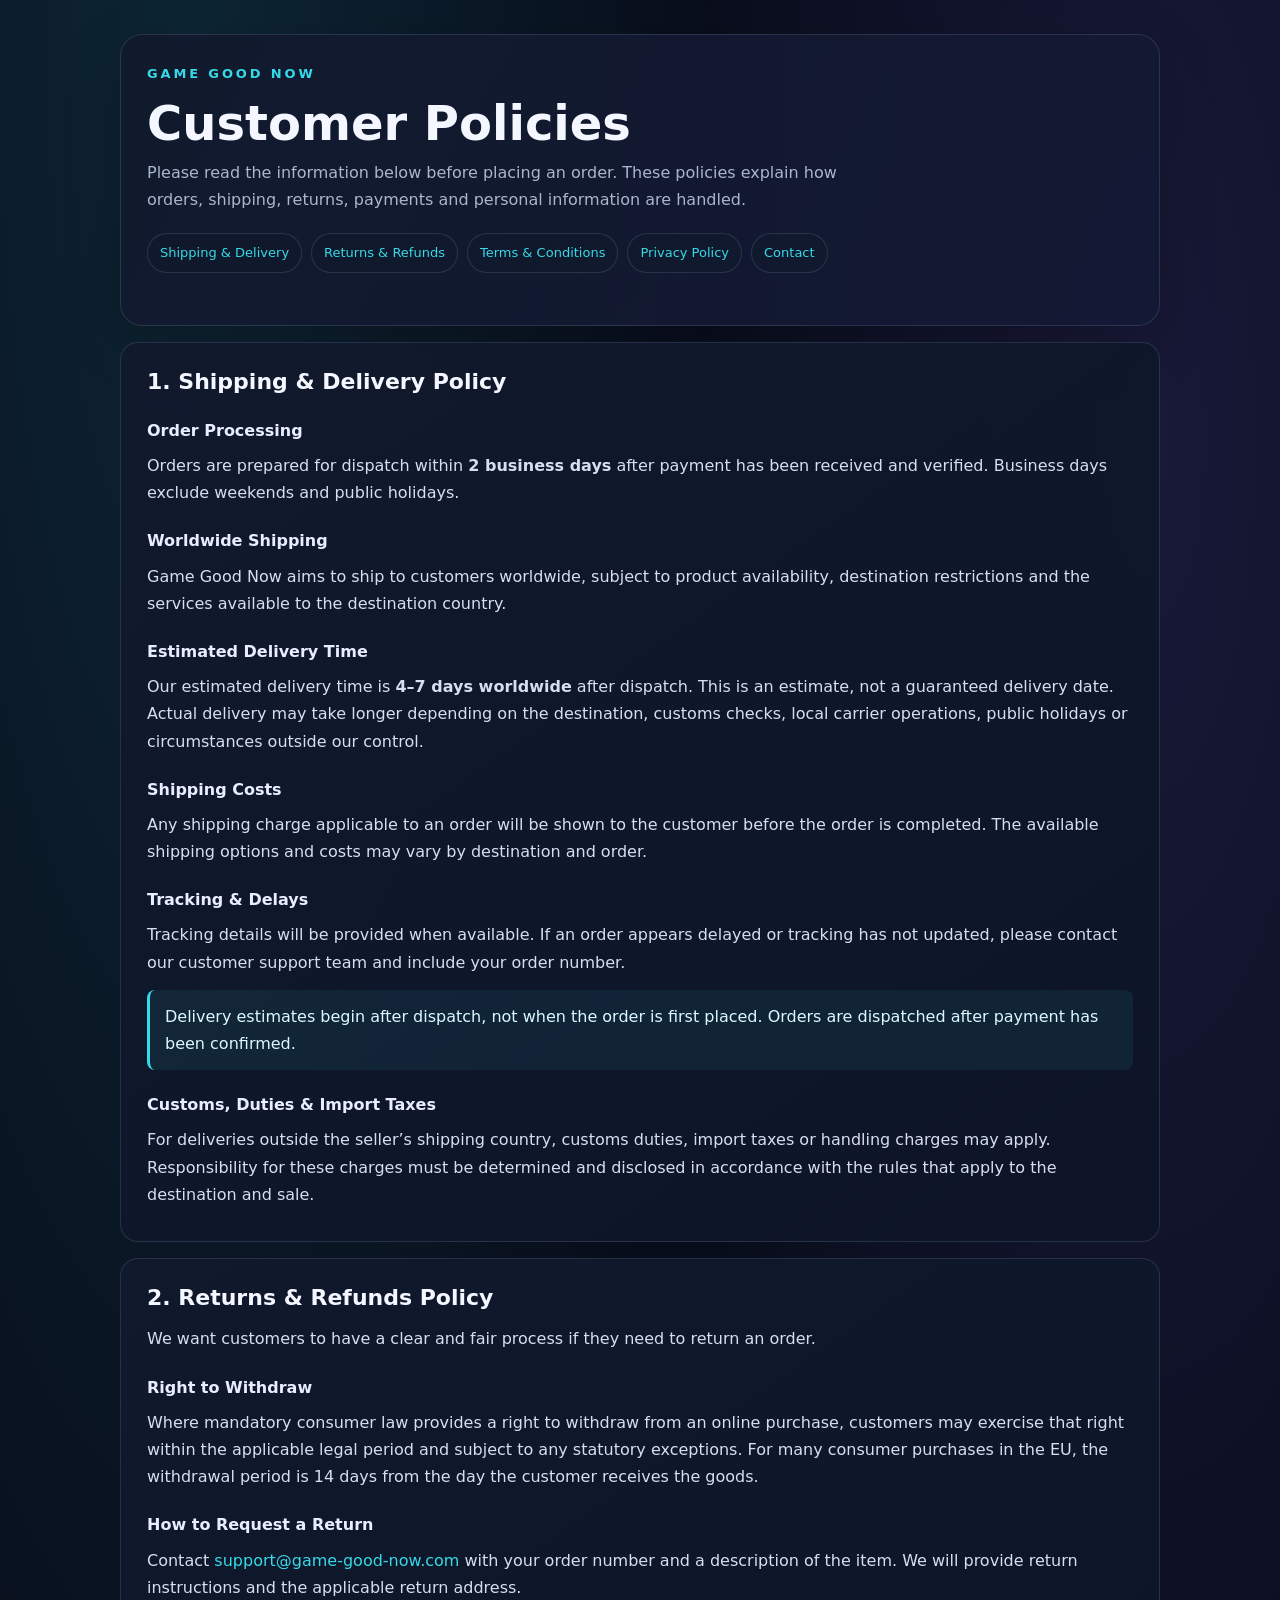
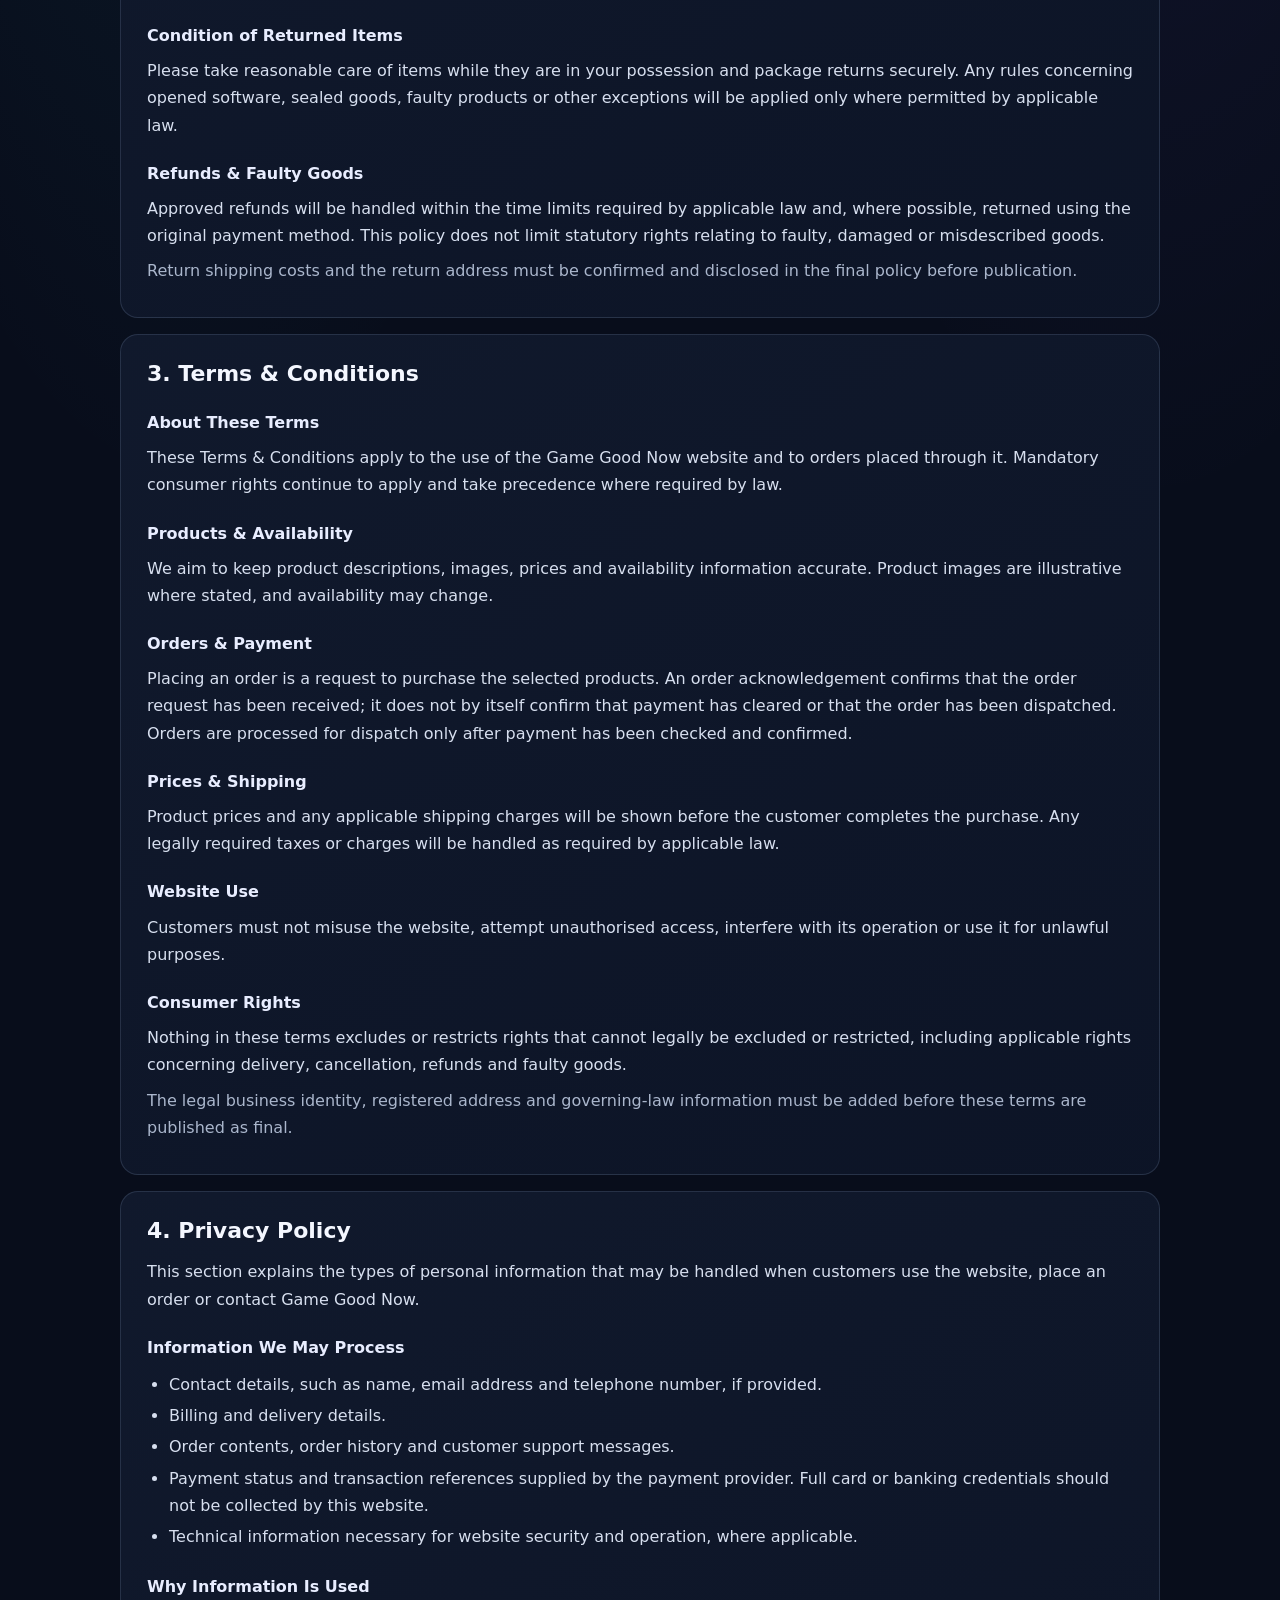
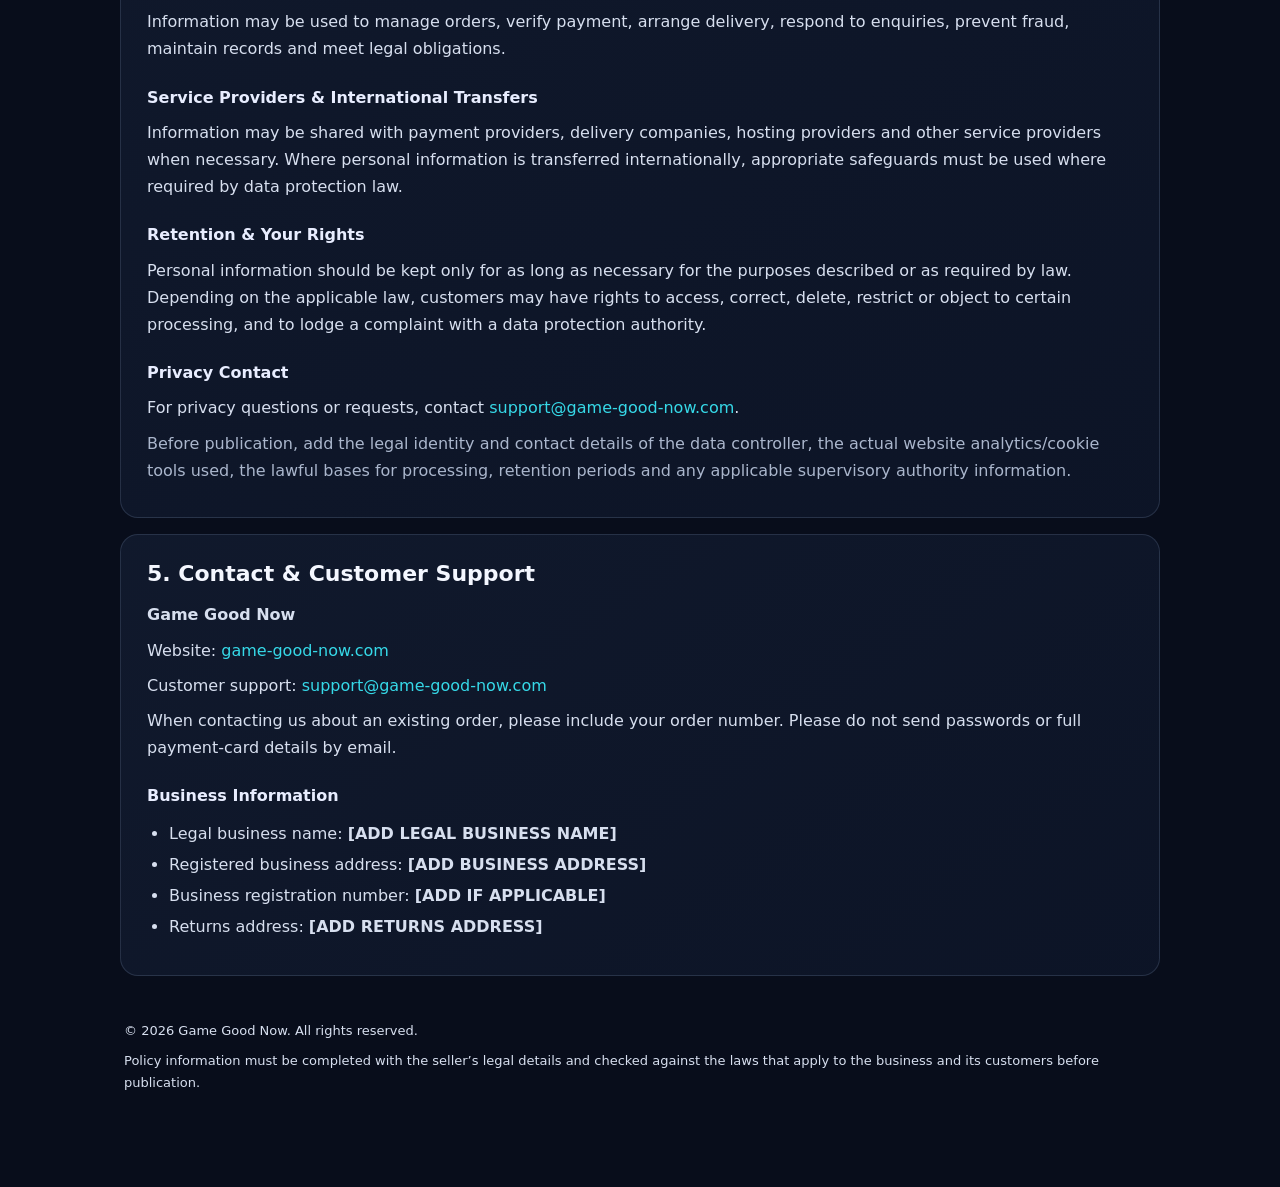
==== policies.html @ 941d9e20 "Add files via upload" ====
<!DOCTYPE html>
<html lang="en">
<head>
  <meta charset="UTF-8">
  <meta name="viewport" content="width=device-width, initial-scale=1.0">
  <meta name="description" content="Game Good Now customer policies covering shipping, returns, terms, privacy and customer support.">
  <title>Customer Policies | Game Good Now</title>
  <style>
    :root{color-scheme:dark;--bg:#080d1b;--panel:#111a2d;--panel2:#0d1527;--text:#f4f7ff;--muted:#aab6cc;--line:rgba(148,171,211,.18);--cyan:#36d9e8;--purple:#8c6bff}
    *{box-sizing:border-box}
    body{margin:0;background:radial-gradient(ellipse at 15% 0%,rgba(54,217,232,.12),transparent 34%),radial-gradient(ellipse at 90% 10%,rgba(140,107,255,.13),transparent 30%),var(--bg);color:var(--text);font:16px/1.7 system-ui,-apple-system,BlinkMacSystemFont,"Segoe UI",sans-serif}
    a{color:var(--cyan);text-decoration:none}a:hover{text-decoration:underline}
    .wrap{width:min(100% - 32px,1040px);margin:0 auto;padding:34px 0 64px}
    header{padding:28px 26px;border:1px solid var(--line);border-radius:22px;background:linear-gradient(120deg,rgba(17,26,45,.97),rgba(20,25,53,.92));box-shadow:0 18px 55px rgba(0,0,0,.22)}
    .brand{font-size:13px;letter-spacing:.22em;text-transform:uppercase;color:var(--cyan);font-weight:800}
    h1{font-size:clamp(30px,5vw,48px);line-height:1.12;margin:12px 0 8px}
    .intro{color:var(--muted);margin:0;max-width:720px}
    .nav{display:flex;flex-wrap:wrap;gap:9px;margin:20px 0 24px}
    .nav a{font-size:13px;padding:8px 12px;border:1px solid var(--line);border-radius:999px;background:rgba(17,26,45,.75)}
    section{margin:16px 0;padding:25px 26px;border:1px solid var(--line);border-radius:18px;background:linear-gradient(145deg,rgba(17,26,45,.96),rgba(13,21,39,.96));scroll-margin-top:18px}
    h2{font-size:22px;line-height:1.25;margin:0 0 14px}
    h3{font-size:16px;margin:21px 0 6px;color:#e8edff}
    p{margin:8px 0;color:#d7dfef}
    ul{padding-left:22px;color:#d7dfef;margin:8px 0}
    li{padding:2px 0}
    .note{padding:13px 15px;border-left:3px solid var(--cyan);background:rgba(54,217,232,.07);border-radius:8px;color:#d9faff;margin:14px 0}
    .muted{color:var(--muted)}
    footer{padding:20px 4px;color:var(--muted);font-size:13px}
    @media(max-width:600px){.wrap{width:min(100% - 20px,1040px);padding-top:14px}header,section{padding:20px 18px}.nav{gap:7px}.nav a{font-size:12px}}
  </style>
</head>
<body>
<main class="wrap">
  <header>
    <div class="brand">GAME GOOD NOW</div>
    <h1>Customer Policies</h1>
    <p class="intro">Please read the information below before placing an order. These policies explain how orders, shipping, returns, payments and personal information are handled.</p>
    <nav class="nav" aria-label="Policy navigation">
      <a href="#shipping">Shipping &amp; Delivery</a>
      <a href="#returns">Returns &amp; Refunds</a>
      <a href="#terms">Terms &amp; Conditions</a>
      <a href="#privacy">Privacy Policy</a>
      <a href="#contact">Contact</a>
    </nav>
  </header>

  <section id="shipping">
    <h2>1. Shipping &amp; Delivery Policy</h2>
    <h3>Order Processing</h3>
    <p>Orders are prepared for dispatch within <strong>2 business days</strong> after payment has been received and verified. Business days exclude weekends and public holidays.</p>
    <h3>Worldwide Shipping</h3>
    <p>Game Good Now aims to ship to customers worldwide, subject to product availability, destination restrictions and the services available to the destination country.</p>
    <h3>Estimated Delivery Time</h3>
    <p>Our estimated delivery time is <strong>4–7 days worldwide</strong> after dispatch. This is an estimate, not a guaranteed delivery date. Actual delivery may take longer depending on the destination, customs checks, local carrier operations, public holidays or circumstances outside our control.</p>
    <h3>Shipping Costs</h3>
    <p>Any shipping charge applicable to an order will be shown to the customer before the order is completed. The available shipping options and costs may vary by destination and order.</p>
    <h3>Tracking &amp; Delays</h3>
    <p>Tracking details will be provided when available. If an order appears delayed or tracking has not updated, please contact our customer support team and include your order number.</p>
    <div class="note">Delivery estimates begin after dispatch, not when the order is first placed. Orders are dispatched after payment has been confirmed.</div>
    <h3>Customs, Duties &amp; Import Taxes</h3>
    <p>For deliveries outside the seller’s shipping country, customs duties, import taxes or handling charges may apply. Responsibility for these charges must be determined and disclosed in accordance with the rules that apply to the destination and sale.</p>
  </section>

  <section id="returns">
    <h2>2. Returns &amp; Refunds Policy</h2>
    <p>We want customers to have a clear and fair process if they need to return an order.</p>
    <h3>Right to Withdraw</h3>
    <p>Where mandatory consumer law provides a right to withdraw from an online purchase, customers may exercise that right within the applicable legal period and subject to any statutory exceptions. For many consumer purchases in the EU, the withdrawal period is 14 days from the day the customer receives the goods.</p>
    <h3>How to Request a Return</h3>
    <p>Contact <a href="mailto:support@game-good-now.com">support@game-good-now.com</a> with your order number and a description of the item. We will provide return instructions and the applicable return address.</p>
    <h3>Condition of Returned Items</h3>
    <p>Please take reasonable care of items while they are in your possession and package returns securely. Any rules concerning opened software, sealed goods, faulty products or other exceptions will be applied only where permitted by applicable law.</p>
    <h3>Refunds &amp; Faulty Goods</h3>
    <p>Approved refunds will be handled within the time limits required by applicable law and, where possible, returned using the original payment method. This policy does not limit statutory rights relating to faulty, damaged or misdescribed goods.</p>
    <p class="muted">Return shipping costs and the return address must be confirmed and disclosed in the final policy before publication.</p>
  </section>

  <section id="terms">
    <h2>3. Terms &amp; Conditions</h2>
    <h3>About These Terms</h3>
    <p>These Terms &amp; Conditions apply to the use of the Game Good Now website and to orders placed through it. Mandatory consumer rights continue to apply and take precedence where required by law.</p>
    <h3>Products &amp; Availability</h3>
    <p>We aim to keep product descriptions, images, prices and availability information accurate. Product images are illustrative where stated, and availability may change.</p>
    <h3>Orders &amp; Payment</h3>
    <p>Placing an order is a request to purchase the selected products. An order acknowledgement confirms that the order request has been received; it does not by itself confirm that payment has cleared or that the order has been dispatched. Orders are processed for dispatch only after payment has been checked and confirmed.</p>
    <h3>Prices &amp; Shipping</h3>
    <p>Product prices and any applicable shipping charges will be shown before the customer completes the purchase. Any legally required taxes or charges will be handled as required by applicable law.</p>
    <h3>Website Use</h3>
    <p>Customers must not misuse the website, attempt unauthorised access, interfere with its operation or use it for unlawful purposes.</p>
    <h3>Consumer Rights</h3>
    <p>Nothing in these terms excludes or restricts rights that cannot legally be excluded or restricted, including applicable rights concerning delivery, cancellation, refunds and faulty goods.</p>
    <p class="muted">The legal business identity, registered address and governing-law information must be added before these terms are published as final.</p>
  </section>

  <section id="privacy">
    <h2>4. Privacy Policy</h2>
    <p>This section explains the types of personal information that may be handled when customers use the website, place an order or contact Game Good Now.</p>
    <h3>Information We May Process</h3>
    <ul>
      <li>Contact details, such as name, email address and telephone number, if provided.</li>
      <li>Billing and delivery details.</li>
      <li>Order contents, order history and customer support messages.</li>
      <li>Payment status and transaction references supplied by the payment provider. Full card or banking credentials should not be collected by this website.</li>
      <li>Technical information necessary for website security and operation, where applicable.</li>
    </ul>
    <h3>Why Information Is Used</h3>
    <p>Information may be used to manage orders, verify payment, arrange delivery, respond to enquiries, prevent fraud, maintain records and meet legal obligations.</p>
    <h3>Service Providers &amp; International Transfers</h3>
    <p>Information may be shared with payment providers, delivery companies, hosting providers and other service providers when necessary. Where personal information is transferred internationally, appropriate safeguards must be used where required by data protection law.</p>
    <h3>Retention &amp; Your Rights</h3>
    <p>Personal information should be kept only for as long as necessary for the purposes described or as required by law. Depending on the applicable law, customers may have rights to access, correct, delete, restrict or object to certain processing, and to lodge a complaint with a data protection authority.</p>
    <h3>Privacy Contact</h3>
    <p>For privacy questions or requests, contact <a href="mailto:support@game-good-now.com">support@game-good-now.com</a>.</p>
    <p class="muted">Before publication, add the legal identity and contact details of the data controller, the actual website analytics/cookie tools used, the lawful bases for processing, retention periods and any applicable supervisory authority information.</p>
  </section>

  <section id="contact">
    <h2>5. Contact &amp; Customer Support</h2>
    <p><strong>Game Good Now</strong></p>
    <p>Website: <a href="https://game-good-now.com/">game-good-now.com</a></p>
    <p>Customer support: <a href="mailto:support@game-good-now.com">support@game-good-now.com</a></p>
    <p>When contacting us about an existing order, please include your order number. Please do not send passwords or full payment-card details by email.</p>
    <h3>Business Information</h3>
    <ul>
      <li>Legal business name: <strong>[ADD LEGAL BUSINESS NAME]</strong></li>
      <li>Registered business address: <strong>[ADD BUSINESS ADDRESS]</strong></li>
      <li>Business registration number: <strong>[ADD IF APPLICABLE]</strong></li>
      <li>Returns address: <strong>[ADD RETURNS ADDRESS]</strong></li>
    </ul>
  </section>

  <footer>
    <p>© <span id="year"></span> Game Good Now. All rights reserved.</p>
    <p>Policy information must be completed with the seller’s legal details and checked against the laws that apply to the business and its customers before publication.</p>
  </footer>
</main>
<script>document.getElementById('year').textContent = new Date().getFullYear();</script>
</body>
</html>
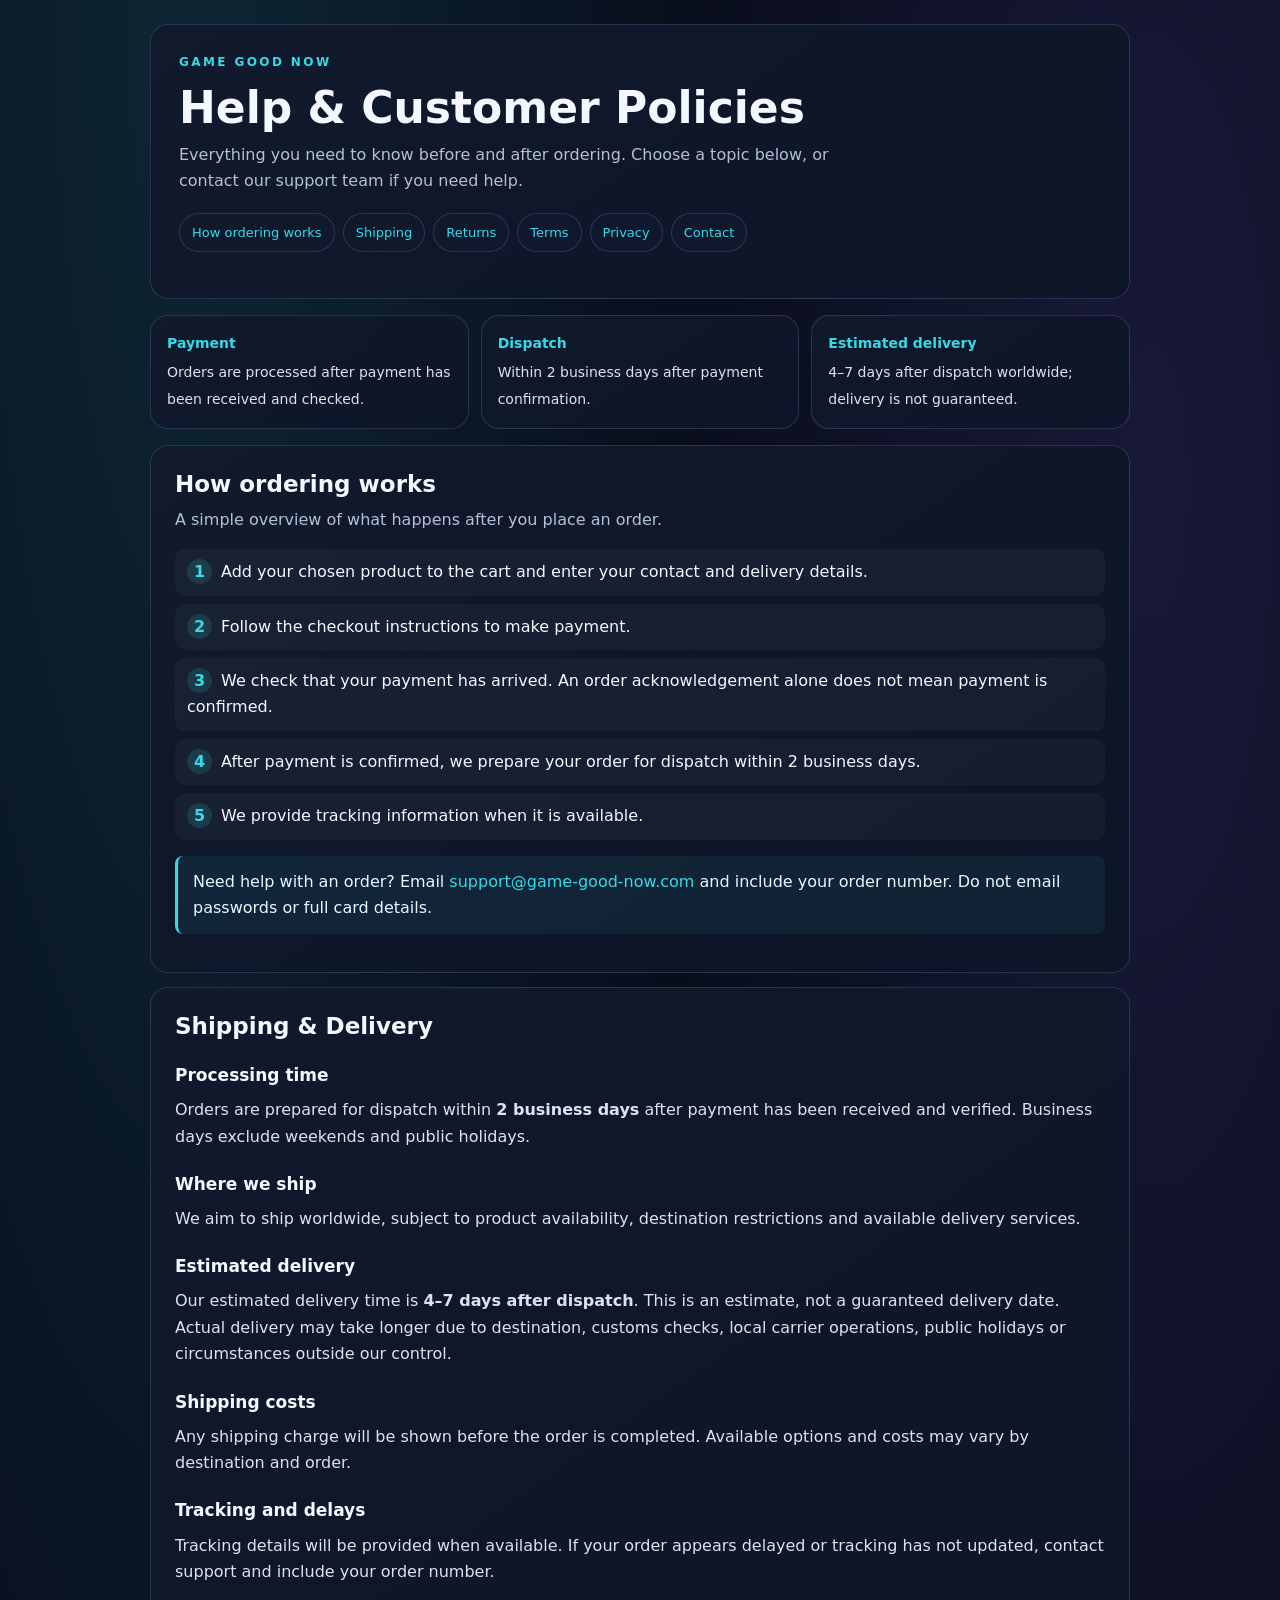
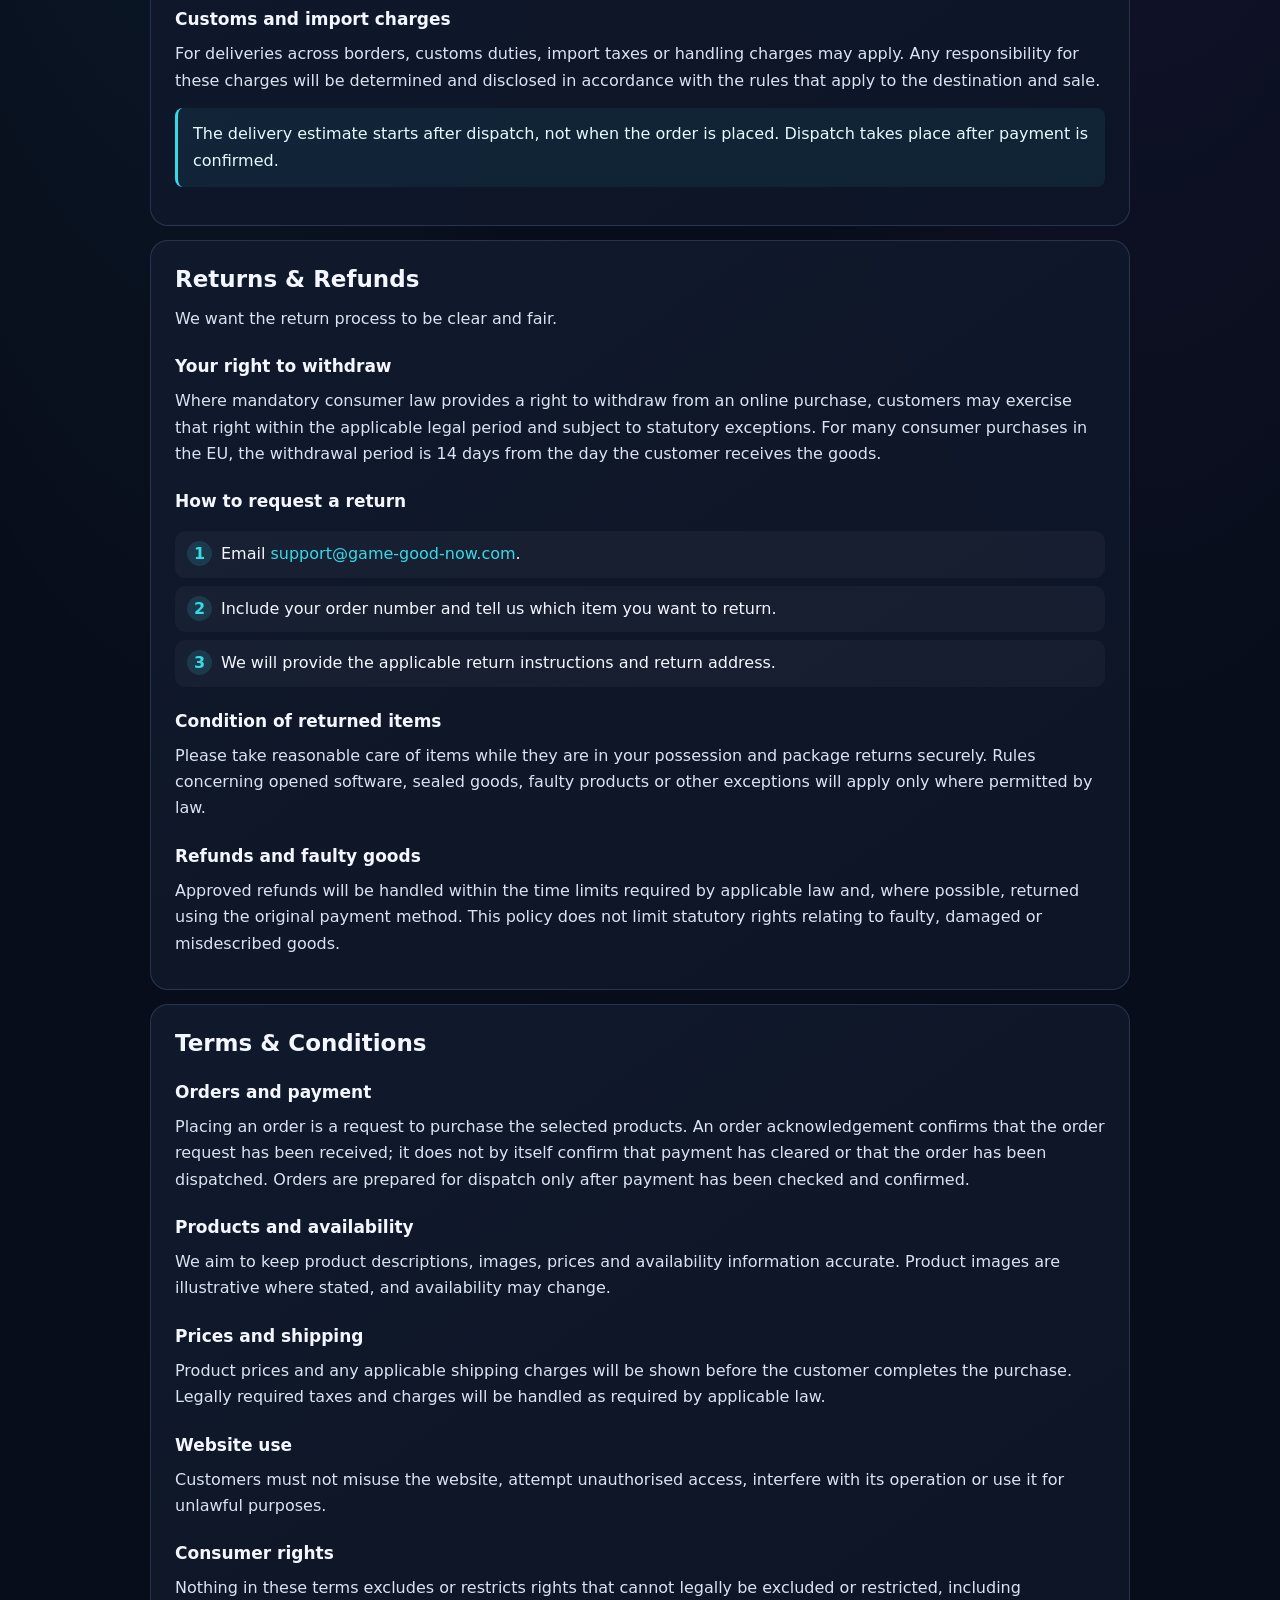
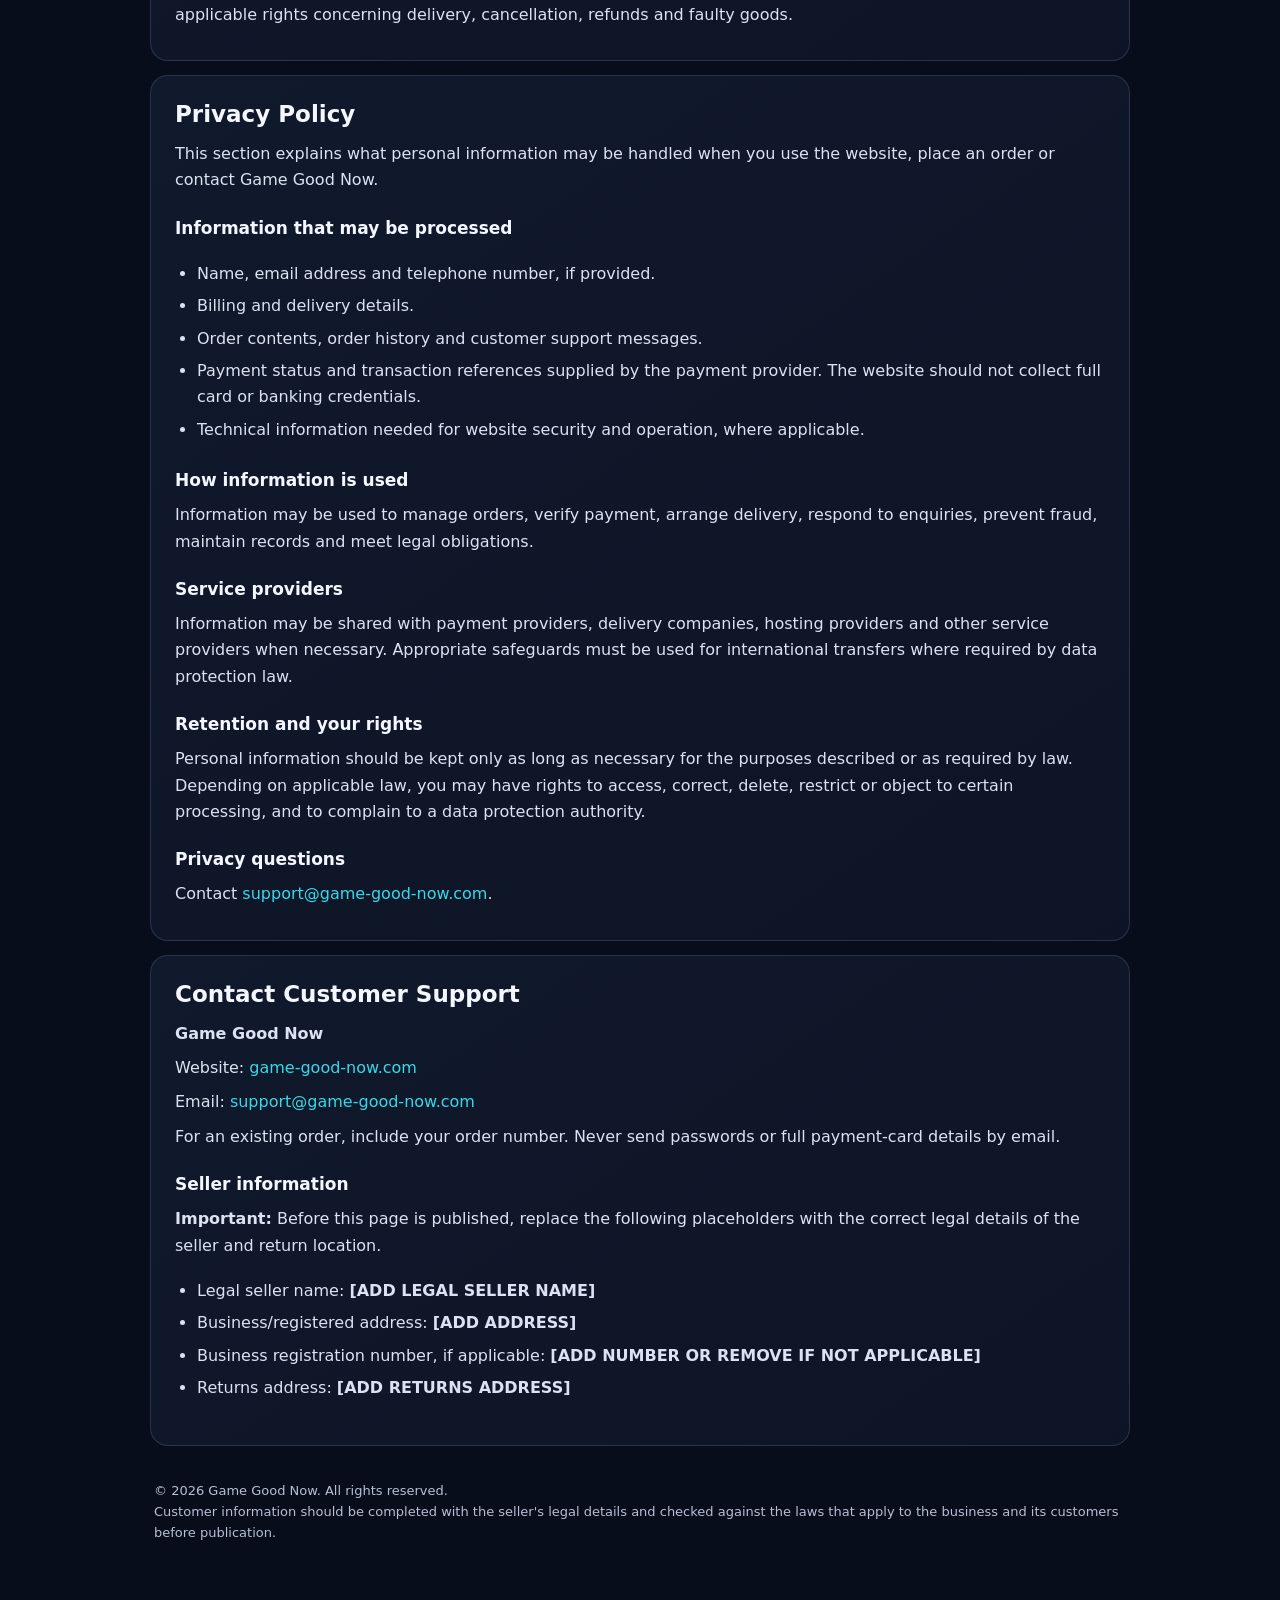
==== commit 22074b73: "Add files via upload" ====
--- a/policies.html
+++ b/policies.html
@@ -1,139 +1,81 @@
-<!DOCTYPE html>
+<!doctype html>
 <html lang="en">
 <head>
-  <meta charset="UTF-8">
-  <meta name="viewport" content="width=device-width, initial-scale=1.0">
-  <meta name="description" content="Game Good Now customer policies covering shipping, returns, terms, privacy and customer support.">
-  <title>Customer Policies | Game Good Now</title>
-  <style>
-    :root{color-scheme:dark;--bg:#080d1b;--panel:#111a2d;--panel2:#0d1527;--text:#f4f7ff;--muted:#aab6cc;--line:rgba(148,171,211,.18);--cyan:#36d9e8;--purple:#8c6bff}
-    *{box-sizing:border-box}
-    body{margin:0;background:radial-gradient(ellipse at 15% 0%,rgba(54,217,232,.12),transparent 34%),radial-gradient(ellipse at 90% 10%,rgba(140,107,255,.13),transparent 30%),var(--bg);color:var(--text);font:16px/1.7 system-ui,-apple-system,BlinkMacSystemFont,"Segoe UI",sans-serif}
-    a{color:var(--cyan);text-decoration:none}a:hover{text-decoration:underline}
-    .wrap{width:min(100% - 32px,1040px);margin:0 auto;padding:34px 0 64px}
-    header{padding:28px 26px;border:1px solid var(--line);border-radius:22px;background:linear-gradient(120deg,rgba(17,26,45,.97),rgba(20,25,53,.92));box-shadow:0 18px 55px rgba(0,0,0,.22)}
-    .brand{font-size:13px;letter-spacing:.22em;text-transform:uppercase;color:var(--cyan);font-weight:800}
-    h1{font-size:clamp(30px,5vw,48px);line-height:1.12;margin:12px 0 8px}
-    .intro{color:var(--muted);margin:0;max-width:720px}
-    .nav{display:flex;flex-wrap:wrap;gap:9px;margin:20px 0 24px}
-    .nav a{font-size:13px;padding:8px 12px;border:1px solid var(--line);border-radius:999px;background:rgba(17,26,45,.75)}
-    section{margin:16px 0;padding:25px 26px;border:1px solid var(--line);border-radius:18px;background:linear-gradient(145deg,rgba(17,26,45,.96),rgba(13,21,39,.96));scroll-margin-top:18px}
-    h2{font-size:22px;line-height:1.25;margin:0 0 14px}
-    h3{font-size:16px;margin:21px 0 6px;color:#e8edff}
-    p{margin:8px 0;color:#d7dfef}
-    ul{padding-left:22px;color:#d7dfef;margin:8px 0}
-    li{padding:2px 0}
-    .note{padding:13px 15px;border-left:3px solid var(--cyan);background:rgba(54,217,232,.07);border-radius:8px;color:#d9faff;margin:14px 0}
-    .muted{color:var(--muted)}
-    footer{padding:20px 4px;color:var(--muted);font-size:13px}
-    @media(max-width:600px){.wrap{width:min(100% - 20px,1040px);padding-top:14px}header,section{padding:20px 18px}.nav{gap:7px}.nav a{font-size:12px}}
-  </style>
+<meta charset="utf-8">
+<meta name="viewport" content="width=device-width,initial-scale=1">
+<meta name="description" content="Clear customer information about ordering, payment, delivery, returns and privacy at Game Good Now.">
+<title>Help & Policies | Game Good Now</title>
+<style>
+:root{color-scheme:dark;--bg:#080d1b;--panel:#111a2d;--panel2:#0d1527;--text:#f4f7ff;--muted:#b5c0d4;--line:rgba(148,171,211,.2);--cyan:#36d9e8;--purple:#8c6bff}
+*{box-sizing:border-box}html{scroll-behavior:smooth}body{margin:0;background:radial-gradient(ellipse at 15% 0%,rgba(54,217,232,.12),transparent 34%),radial-gradient(ellipse at 90% 10%,rgba(140,107,255,.13),transparent 30%),var(--bg);color:var(--text);font:16px/1.65 system-ui,-apple-system,BlinkMacSystemFont,"Segoe UI",sans-serif}
+a{color:var(--cyan);text-decoration:none}a:hover{text-decoration:underline}.wrap{width:min(100% - 28px,980px);margin:auto;padding:24px 0 56px}
+header,.panel,.quick{border:1px solid var(--line);border-radius:18px;background:linear-gradient(145deg,rgba(17,26,45,.97),rgba(13,21,39,.97))}
+header{padding:28px}.brand{font-size:12px;letter-spacing:.2em;color:var(--cyan);font-weight:800}h1{font-size:clamp(30px,6vw,44px);line-height:1.12;margin:10px 0}h2{font-size:23px;margin:0 0 12px;line-height:1.25}h3{font-size:17px;margin:20px 0 5px}p{margin:8px 0;color:#dbe3f2}.muted{color:var(--muted)}.intro{max-width:700px;color:var(--muted);margin:0}
+.quickgrid{display:grid;grid-template-columns:repeat(3,1fr);gap:12px;margin:16px 0}.quick{padding:16px}.quick b{display:block;color:var(--cyan);font-size:14px;margin-bottom:4px}.quick span{font-size:14px;color:#dbe3f2}
+nav{display:flex;flex-wrap:wrap;gap:8px;margin:18px 0}nav a{border:1px solid var(--line);border-radius:999px;padding:8px 12px;background:rgba(17,26,45,.8);font-size:13px}
+.panel{padding:24px;margin:14px 0;scroll-margin-top:14px}.lead{color:var(--muted);margin-top:-4px}.callout{padding:13px 15px;border-left:3px solid var(--cyan);background:rgba(54,217,232,.07);border-radius:8px;margin:14px 0;color:#e3faff}
+ul{padding-left:22px;color:#dbe3f2}li{padding:3px 0}.steps{counter-reset:step;list-style:none;padding:0}.steps li{counter-increment:step;margin:8px 0;padding:10px 12px;background:rgba(255,255,255,.035);border-radius:10px}.steps li:before{content:counter(step);display:inline-grid;place-items:center;width:25px;height:25px;border-radius:50%;background:rgba(54,217,232,.14);color:var(--cyan);font-weight:700;margin-right:9px}
+footer{padding:20px 4px;color:var(--muted);font-size:13px}
+@media(max-width:650px){.wrap{width:min(100% - 20px,980px);padding-top:12px}header,.panel{padding:19px}.quickgrid{grid-template-columns:1fr}.quick{padding:13px}nav a{font-size:12px}}
+</style>
 </head>
-<body>
-<main class="wrap">
-  <header>
-    <div class="brand">GAME GOOD NOW</div>
-    <h1>Customer Policies</h1>
-    <p class="intro">Please read the information below before placing an order. These policies explain how orders, shipping, returns, payments and personal information are handled.</p>
-    <nav class="nav" aria-label="Policy navigation">
-      <a href="#shipping">Shipping &amp; Delivery</a>
-      <a href="#returns">Returns &amp; Refunds</a>
-      <a href="#terms">Terms &amp; Conditions</a>
-      <a href="#privacy">Privacy Policy</a>
-      <a href="#contact">Contact</a>
-    </nav>
-  </header>
-
-  <section id="shipping">
-    <h2>1. Shipping &amp; Delivery Policy</h2>
-    <h3>Order Processing</h3>
-    <p>Orders are prepared for dispatch within <strong>2 business days</strong> after payment has been received and verified. Business days exclude weekends and public holidays.</p>
-    <h3>Worldwide Shipping</h3>
-    <p>Game Good Now aims to ship to customers worldwide, subject to product availability, destination restrictions and the services available to the destination country.</p>
-    <h3>Estimated Delivery Time</h3>
-    <p>Our estimated delivery time is <strong>4–7 days worldwide</strong> after dispatch. This is an estimate, not a guaranteed delivery date. Actual delivery may take longer depending on the destination, customs checks, local carrier operations, public holidays or circumstances outside our control.</p>
-    <h3>Shipping Costs</h3>
-    <p>Any shipping charge applicable to an order will be shown to the customer before the order is completed. The available shipping options and costs may vary by destination and order.</p>
-    <h3>Tracking &amp; Delays</h3>
-    <p>Tracking details will be provided when available. If an order appears delayed or tracking has not updated, please contact our customer support team and include your order number.</p>
-    <div class="note">Delivery estimates begin after dispatch, not when the order is first placed. Orders are dispatched after payment has been confirmed.</div>
-    <h3>Customs, Duties &amp; Import Taxes</h3>
-    <p>For deliveries outside the seller’s shipping country, customs duties, import taxes or handling charges may apply. Responsibility for these charges must be determined and disclosed in accordance with the rules that apply to the destination and sale.</p>
-  </section>
-
-  <section id="returns">
-    <h2>2. Returns &amp; Refunds Policy</h2>
-    <p>We want customers to have a clear and fair process if they need to return an order.</p>
-    <h3>Right to Withdraw</h3>
-    <p>Where mandatory consumer law provides a right to withdraw from an online purchase, customers may exercise that right within the applicable legal period and subject to any statutory exceptions. For many consumer purchases in the EU, the withdrawal period is 14 days from the day the customer receives the goods.</p>
-    <h3>How to Request a Return</h3>
-    <p>Contact <a href="mailto:support@game-good-now.com">support@game-good-now.com</a> with your order number and a description of the item. We will provide return instructions and the applicable return address.</p>
-    <h3>Condition of Returned Items</h3>
-    <p>Please take reasonable care of items while they are in your possession and package returns securely. Any rules concerning opened software, sealed goods, faulty products or other exceptions will be applied only where permitted by applicable law.</p>
-    <h3>Refunds &amp; Faulty Goods</h3>
-    <p>Approved refunds will be handled within the time limits required by applicable law and, where possible, returned using the original payment method. This policy does not limit statutory rights relating to faulty, damaged or misdescribed goods.</p>
-    <p class="muted">Return shipping costs and the return address must be confirmed and disclosed in the final policy before publication.</p>
-  </section>
-
-  <section id="terms">
-    <h2>3. Terms &amp; Conditions</h2>
-    <h3>About These Terms</h3>
-    <p>These Terms &amp; Conditions apply to the use of the Game Good Now website and to orders placed through it. Mandatory consumer rights continue to apply and take precedence where required by law.</p>
-    <h3>Products &amp; Availability</h3>
-    <p>We aim to keep product descriptions, images, prices and availability information accurate. Product images are illustrative where stated, and availability may change.</p>
-    <h3>Orders &amp; Payment</h3>
-    <p>Placing an order is a request to purchase the selected products. An order acknowledgement confirms that the order request has been received; it does not by itself confirm that payment has cleared or that the order has been dispatched. Orders are processed for dispatch only after payment has been checked and confirmed.</p>
-    <h3>Prices &amp; Shipping</h3>
-    <p>Product prices and any applicable shipping charges will be shown before the customer completes the purchase. Any legally required taxes or charges will be handled as required by applicable law.</p>
-    <h3>Website Use</h3>
-    <p>Customers must not misuse the website, attempt unauthorised access, interfere with its operation or use it for unlawful purposes.</p>
-    <h3>Consumer Rights</h3>
-    <p>Nothing in these terms excludes or restricts rights that cannot legally be excluded or restricted, including applicable rights concerning delivery, cancellation, refunds and faulty goods.</p>
-    <p class="muted">The legal business identity, registered address and governing-law information must be added before these terms are published as final.</p>
-  </section>
-
-  <section id="privacy">
-    <h2>4. Privacy Policy</h2>
-    <p>This section explains the types of personal information that may be handled when customers use the website, place an order or contact Game Good Now.</p>
-    <h3>Information We May Process</h3>
-    <ul>
-      <li>Contact details, such as name, email address and telephone number, if provided.</li>
-      <li>Billing and delivery details.</li>
-      <li>Order contents, order history and customer support messages.</li>
-      <li>Payment status and transaction references supplied by the payment provider. Full card or banking credentials should not be collected by this website.</li>
-      <li>Technical information necessary for website security and operation, where applicable.</li>
-    </ul>
-    <h3>Why Information Is Used</h3>
-    <p>Information may be used to manage orders, verify payment, arrange delivery, respond to enquiries, prevent fraud, maintain records and meet legal obligations.</p>
-    <h3>Service Providers &amp; International Transfers</h3>
-    <p>Information may be shared with payment providers, delivery companies, hosting providers and other service providers when necessary. Where personal information is transferred internationally, appropriate safeguards must be used where required by data protection law.</p>
-    <h3>Retention &amp; Your Rights</h3>
-    <p>Personal information should be kept only for as long as necessary for the purposes described or as required by law. Depending on the applicable law, customers may have rights to access, correct, delete, restrict or object to certain processing, and to lodge a complaint with a data protection authority.</p>
-    <h3>Privacy Contact</h3>
-    <p>For privacy questions or requests, contact <a href="mailto:support@game-good-now.com">support@game-good-now.com</a>.</p>
-    <p class="muted">Before publication, add the legal identity and contact details of the data controller, the actual website analytics/cookie tools used, the lawful bases for processing, retention periods and any applicable supervisory authority information.</p>
-  </section>
-
-  <section id="contact">
-    <h2>5. Contact &amp; Customer Support</h2>
-    <p><strong>Game Good Now</strong></p>
-    <p>Website: <a href="https://game-good-now.com/">game-good-now.com</a></p>
-    <p>Customer support: <a href="mailto:support@game-good-now.com">support@game-good-now.com</a></p>
-    <p>When contacting us about an existing order, please include your order number. Please do not send passwords or full payment-card details by email.</p>
-    <h3>Business Information</h3>
-    <ul>
-      <li>Legal business name: <strong>[ADD LEGAL BUSINESS NAME]</strong></li>
-      <li>Registered business address: <strong>[ADD BUSINESS ADDRESS]</strong></li>
-      <li>Business registration number: <strong>[ADD IF APPLICABLE]</strong></li>
-      <li>Returns address: <strong>[ADD RETURNS ADDRESS]</strong></li>
-    </ul>
-  </section>
-
-  <footer>
-    <p>© <span id="year"></span> Game Good Now. All rights reserved.</p>
-    <p>Policy information must be completed with the seller’s legal details and checked against the laws that apply to the business and its customers before publication.</p>
-  </footer>
-</main>
-<script>document.getElementById('year').textContent = new Date().getFullYear();</script>
-</body>
-</html>
+<body><main class="wrap">
+<header>
+<div class="brand">GAME GOOD NOW</div>
+<h1>Help & Customer Policies</h1>
+<p class="intro">Everything you need to know before and after ordering. Choose a topic below, or contact our support team if you need help.</p>
+<nav aria-label="Customer policy sections">
+<a href="#ordering">How ordering works</a><a href="#shipping">Shipping</a><a href="#returns">Returns</a><a href="#terms">Terms</a><a href="#privacy">Privacy</a><a href="#contact">Contact</a>
+</nav>
+</header>
+<div class="quickgrid">
+<div class="quick"><b>Payment</b><span>Orders are processed after payment has been received and checked.</span></div>
+<div class="quick"><b>Dispatch</b><span>Within 2 business days after payment confirmation.</span></div>
+<div class="quick"><b>Estimated delivery</b><span>4–7 days after dispatch worldwide; delivery is not guaranteed.</span></div>
+</div>
+<section class="panel" id="ordering">
+<h2>How ordering works</h2><p class="lead">A simple overview of what happens after you place an order.</p>
+<ol class="steps"><li>Add your chosen product to the cart and enter your contact and delivery details.</li><li>Follow the checkout instructions to make payment.</li><li>We check that your payment has arrived. An order acknowledgement alone does not mean payment is confirmed.</li><li>After payment is confirmed, we prepare your order for dispatch within 2 business days.</li><li>We provide tracking information when it is available.</li></ol>
+<div class="callout">Need help with an order? Email <a href="mailto:support@game-good-now.com">support@game-good-now.com</a> and include your order number. Do not email passwords or full card details.</div>
+</section>
+<section class="panel" id="shipping">
+<h2>Shipping & Delivery</h2>
+<h3>Processing time</h3><p>Orders are prepared for dispatch within <strong>2 business days</strong> after payment has been received and verified. Business days exclude weekends and public holidays.</p>
+<h3>Where we ship</h3><p>We aim to ship worldwide, subject to product availability, destination restrictions and available delivery services.</p>
+<h3>Estimated delivery</h3><p>Our estimated delivery time is <strong>4–7 days after dispatch</strong>. This is an estimate, not a guaranteed delivery date. Actual delivery may take longer due to destination, customs checks, local carrier operations, public holidays or circumstances outside our control.</p>
+<h3>Shipping costs</h3><p>Any shipping charge will be shown before the order is completed. Available options and costs may vary by destination and order.</p>
+<h3>Tracking and delays</h3><p>Tracking details will be provided when available. If your order appears delayed or tracking has not updated, contact support and include your order number.</p>
+<h3>Customs and import charges</h3><p>For deliveries across borders, customs duties, import taxes or handling charges may apply. Any responsibility for these charges will be determined and disclosed in accordance with the rules that apply to the destination and sale.</p>
+<div class="callout">The delivery estimate starts after dispatch, not when the order is placed. Dispatch takes place after payment is confirmed.</div>
+</section>
+<section class="panel" id="returns">
+<h2>Returns & Refunds</h2><p>We want the return process to be clear and fair.</p>
+<h3>Your right to withdraw</h3><p>Where mandatory consumer law provides a right to withdraw from an online purchase, customers may exercise that right within the applicable legal period and subject to statutory exceptions. For many consumer purchases in the EU, the withdrawal period is 14 days from the day the customer receives the goods.</p>
+<h3>How to request a return</h3><ol class="steps"><li>Email <a href="mailto:support@game-good-now.com">support@game-good-now.com</a>.</li><li>Include your order number and tell us which item you want to return.</li><li>We will provide the applicable return instructions and return address.</li></ol>
+<h3>Condition of returned items</h3><p>Please take reasonable care of items while they are in your possession and package returns securely. Rules concerning opened software, sealed goods, faulty products or other exceptions will apply only where permitted by law.</p>
+<h3>Refunds and faulty goods</h3><p>Approved refunds will be handled within the time limits required by applicable law and, where possible, returned using the original payment method. This policy does not limit statutory rights relating to faulty, damaged or misdescribed goods.</p>
+</section>
+<section class="panel" id="terms">
+<h2>Terms & Conditions</h2>
+<h3>Orders and payment</h3><p>Placing an order is a request to purchase the selected products. An order acknowledgement confirms that the order request has been received; it does not by itself confirm that payment has cleared or that the order has been dispatched. Orders are prepared for dispatch only after payment has been checked and confirmed.</p>
+<h3>Products and availability</h3><p>We aim to keep product descriptions, images, prices and availability information accurate. Product images are illustrative where stated, and availability may change.</p>
+<h3>Prices and shipping</h3><p>Product prices and any applicable shipping charges will be shown before the customer completes the purchase. Legally required taxes and charges will be handled as required by applicable law.</p>
+<h3>Website use</h3><p>Customers must not misuse the website, attempt unauthorised access, interfere with its operation or use it for unlawful purposes.</p>
+<h3>Consumer rights</h3><p>Nothing in these terms excludes or restricts rights that cannot legally be excluded or restricted, including applicable rights concerning delivery, cancellation, refunds and faulty goods.</p>
+</section>
+<section class="panel" id="privacy">
+<h2>Privacy Policy</h2><p>This section explains what personal information may be handled when you use the website, place an order or contact Game Good Now.</p>
+<h3>Information that may be processed</h3><ul><li>Name, email address and telephone number, if provided.</li><li>Billing and delivery details.</li><li>Order contents, order history and customer support messages.</li><li>Payment status and transaction references supplied by the payment provider. The website should not collect full card or banking credentials.</li><li>Technical information needed for website security and operation, where applicable.</li></ul>
+<h3>How information is used</h3><p>Information may be used to manage orders, verify payment, arrange delivery, respond to enquiries, prevent fraud, maintain records and meet legal obligations.</p>
+<h3>Service providers</h3><p>Information may be shared with payment providers, delivery companies, hosting providers and other service providers when necessary. Appropriate safeguards must be used for international transfers where required by data protection law.</p>
+<h3>Retention and your rights</h3><p>Personal information should be kept only as long as necessary for the purposes described or as required by law. Depending on applicable law, you may have rights to access, correct, delete, restrict or object to certain processing, and to complain to a data protection authority.</p>
+<h3>Privacy questions</h3><p>Contact <a href="mailto:support@game-good-now.com">support@game-good-now.com</a>.</p>
+</section>
+<section class="panel" id="contact">
+<h2>Contact Customer Support</h2><p><strong>Game Good Now</strong></p><p>Website: <a href="https://game-good-now.com/">game-good-now.com</a></p><p>Email: <a href="mailto:support@game-good-now.com">support@game-good-now.com</a></p><p>For an existing order, include your order number. Never send passwords or full payment-card details by email.</p>
+<h3>Seller information</h3>
+<p><strong>Important:</strong> Before this page is published, replace the following placeholders with the correct legal details of the seller and return location.</p>
+<ul><li>Legal seller name: <strong>[ADD LEGAL SELLER NAME]</strong></li><li>Business/registered address: <strong>[ADD ADDRESS]</strong></li><li>Business registration number, if applicable: <strong>[ADD NUMBER OR REMOVE IF NOT APPLICABLE]</strong></li><li>Returns address: <strong>[ADD RETURNS ADDRESS]</strong></li></ul>
+</section>
+<footer>© <span id="year"></span> Game Good Now. All rights reserved.<br>Customer information should be completed with the seller's legal details and checked against the laws that apply to the business and its customers before publication.</footer>
+</main><script>document.getElementById('year').textContent=new Date().getFullYear()</script></body></html>
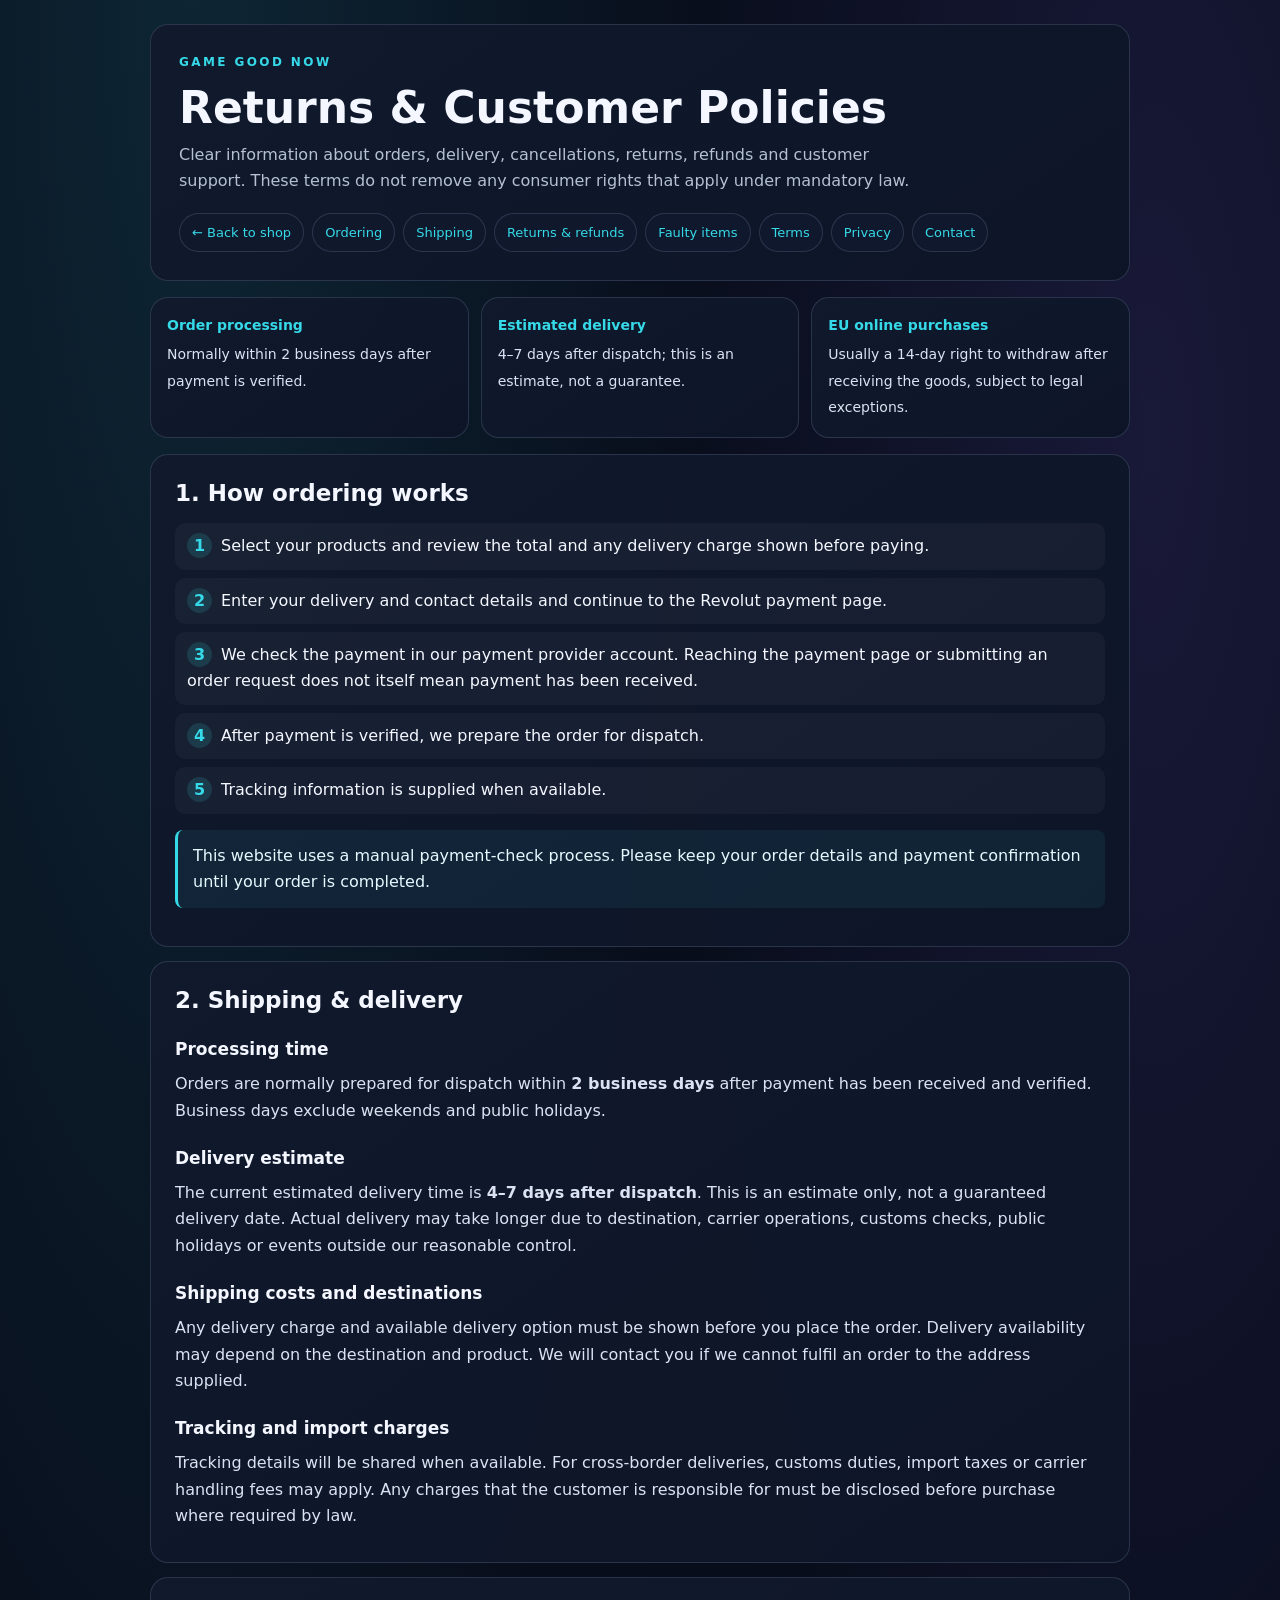
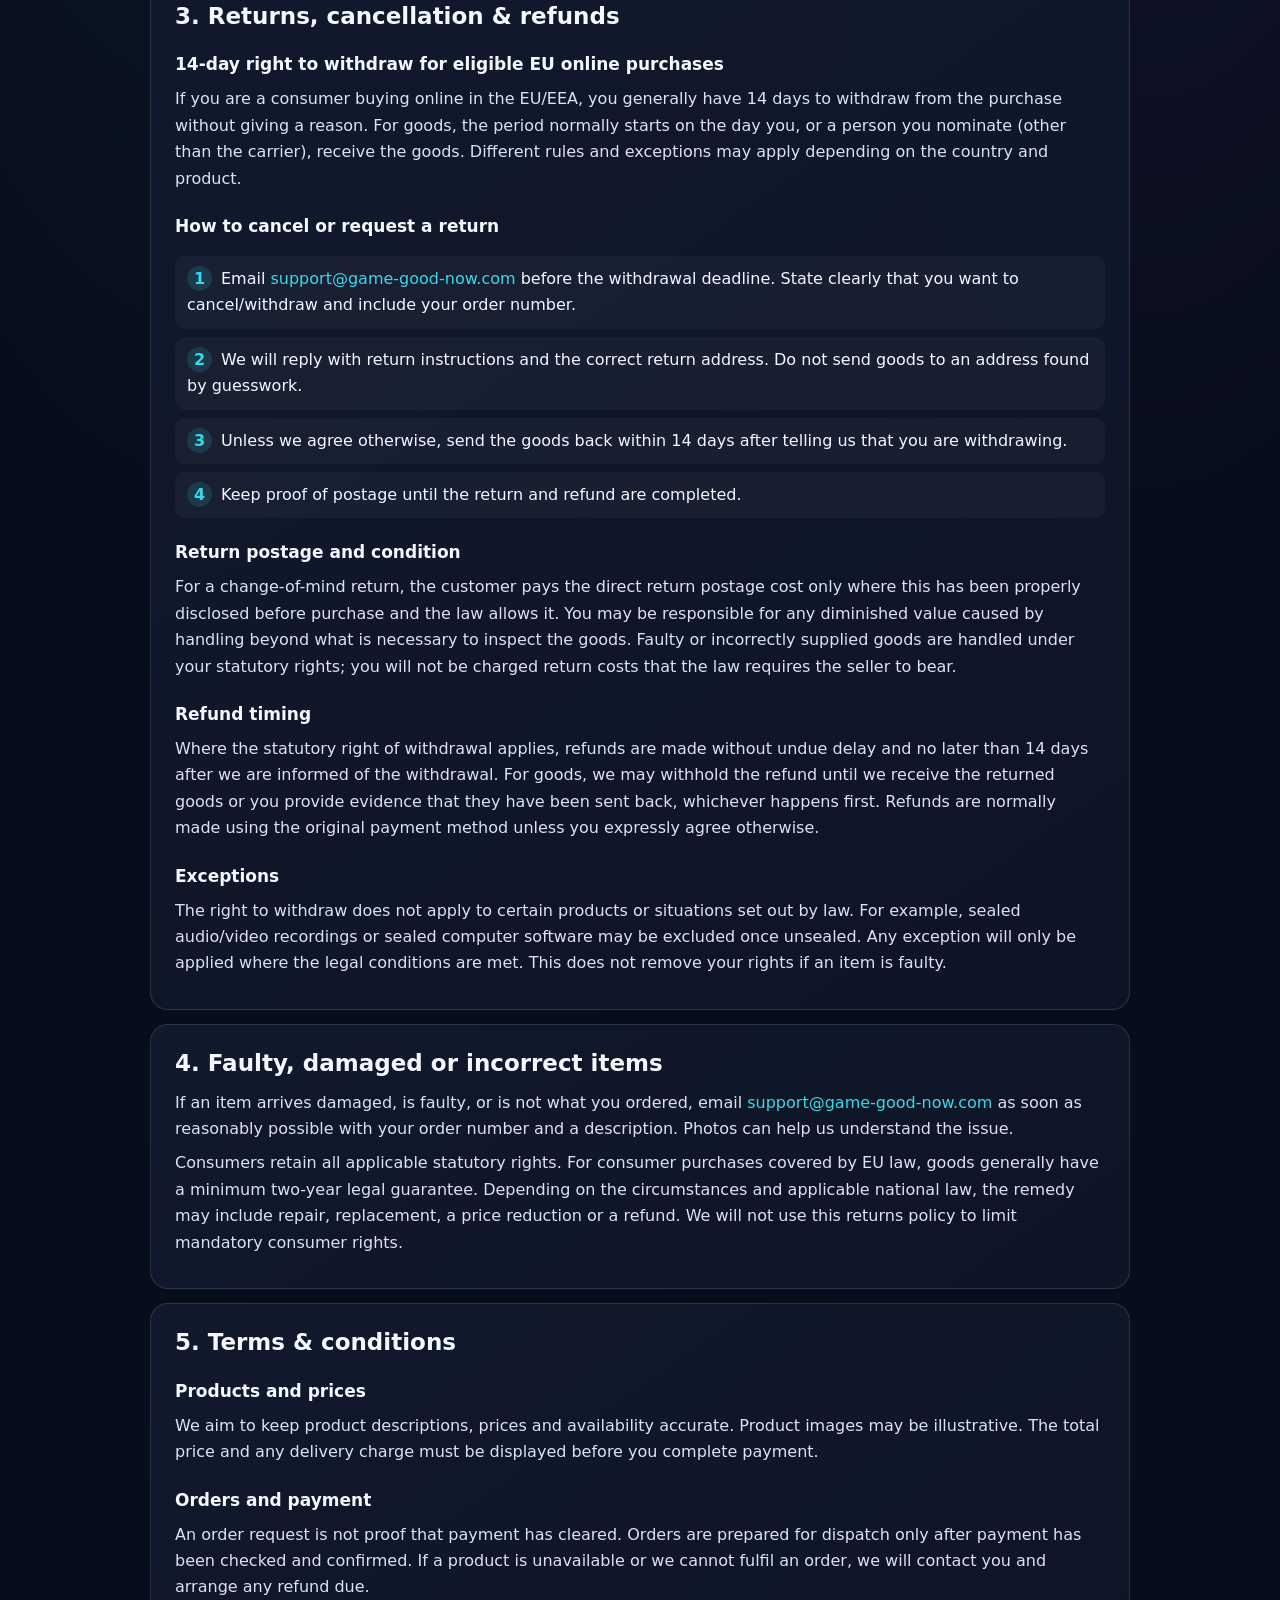
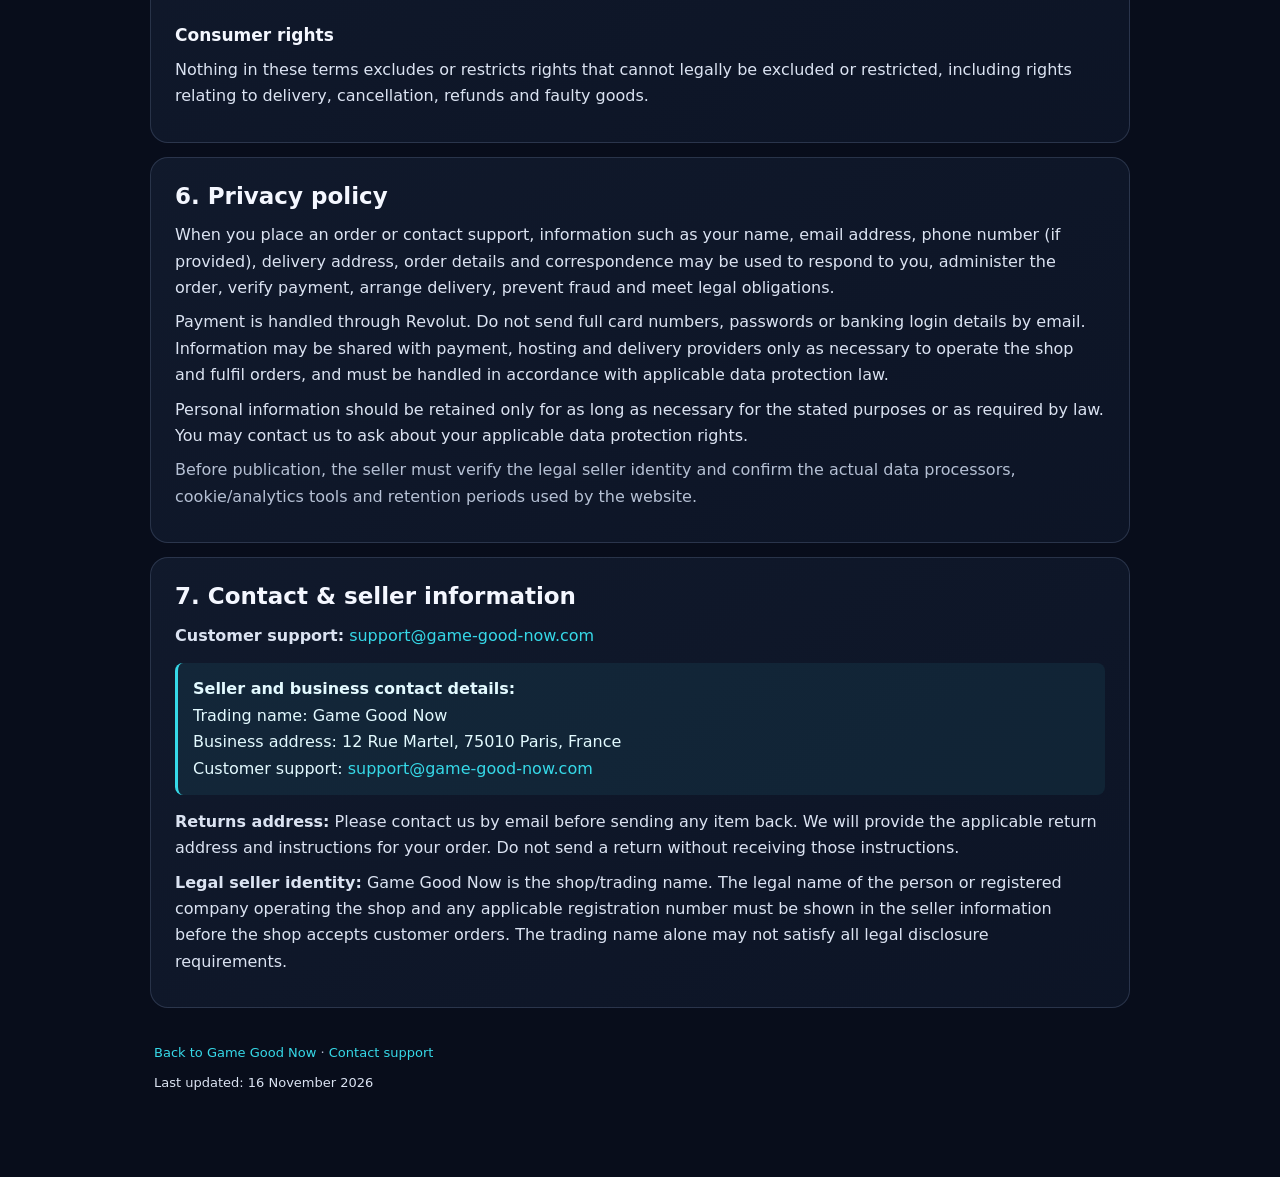
==== commit bcf44e89: "Add files via upload" ====
--- a/policies.html
+++ b/policies.html
@@ -1,81 +1,21 @@
 <!doctype html>
 <html lang="en">
 <head>
-<meta charset="utf-8">
-<meta name="viewport" content="width=device-width,initial-scale=1">
-<meta name="description" content="Clear customer information about ordering, payment, delivery, returns and privacy at Game Good Now.">
-<title>Help & Policies | Game Good Now</title>
+<meta charset="utf-8"><meta name="viewport" content="width=device-width,initial-scale=1">
+<meta name="description" content="Shipping, returns, refunds, terms and privacy information for Game Good Now customers.">
+<title>Returns &amp; Customer Policies | Game Good Now</title>
 <style>
-:root{color-scheme:dark;--bg:#080d1b;--panel:#111a2d;--panel2:#0d1527;--text:#f4f7ff;--muted:#b5c0d4;--line:rgba(148,171,211,.2);--cyan:#36d9e8;--purple:#8c6bff}
-*{box-sizing:border-box}html{scroll-behavior:smooth}body{margin:0;background:radial-gradient(ellipse at 15% 0%,rgba(54,217,232,.12),transparent 34%),radial-gradient(ellipse at 90% 10%,rgba(140,107,255,.13),transparent 30%),var(--bg);color:var(--text);font:16px/1.65 system-ui,-apple-system,BlinkMacSystemFont,"Segoe UI",sans-serif}
-a{color:var(--cyan);text-decoration:none}a:hover{text-decoration:underline}.wrap{width:min(100% - 28px,980px);margin:auto;padding:24px 0 56px}
-header,.panel,.quick{border:1px solid var(--line);border-radius:18px;background:linear-gradient(145deg,rgba(17,26,45,.97),rgba(13,21,39,.97))}
-header{padding:28px}.brand{font-size:12px;letter-spacing:.2em;color:var(--cyan);font-weight:800}h1{font-size:clamp(30px,6vw,44px);line-height:1.12;margin:10px 0}h2{font-size:23px;margin:0 0 12px;line-height:1.25}h3{font-size:17px;margin:20px 0 5px}p{margin:8px 0;color:#dbe3f2}.muted{color:var(--muted)}.intro{max-width:700px;color:var(--muted);margin:0}
-.quickgrid{display:grid;grid-template-columns:repeat(3,1fr);gap:12px;margin:16px 0}.quick{padding:16px}.quick b{display:block;color:var(--cyan);font-size:14px;margin-bottom:4px}.quick span{font-size:14px;color:#dbe3f2}
-nav{display:flex;flex-wrap:wrap;gap:8px;margin:18px 0}nav a{border:1px solid var(--line);border-radius:999px;padding:8px 12px;background:rgba(17,26,45,.8);font-size:13px}
-.panel{padding:24px;margin:14px 0;scroll-margin-top:14px}.lead{color:var(--muted);margin-top:-4px}.callout{padding:13px 15px;border-left:3px solid var(--cyan);background:rgba(54,217,232,.07);border-radius:8px;margin:14px 0;color:#e3faff}
-ul{padding-left:22px;color:#dbe3f2}li{padding:3px 0}.steps{counter-reset:step;list-style:none;padding:0}.steps li{counter-increment:step;margin:8px 0;padding:10px 12px;background:rgba(255,255,255,.035);border-radius:10px}.steps li:before{content:counter(step);display:inline-grid;place-items:center;width:25px;height:25px;border-radius:50%;background:rgba(54,217,232,.14);color:var(--cyan);font-weight:700;margin-right:9px}
-footer{padding:20px 4px;color:var(--muted);font-size:13px}
-@media(max-width:650px){.wrap{width:min(100% - 20px,980px);padding-top:12px}header,.panel{padding:19px}.quickgrid{grid-template-columns:1fr}.quick{padding:13px}nav a{font-size:12px}}
-</style>
-</head>
-<body><main class="wrap">
-<header>
-<div class="brand">GAME GOOD NOW</div>
-<h1>Help & Customer Policies</h1>
-<p class="intro">Everything you need to know before and after ordering. Choose a topic below, or contact our support team if you need help.</p>
-<nav aria-label="Customer policy sections">
-<a href="#ordering">How ordering works</a><a href="#shipping">Shipping</a><a href="#returns">Returns</a><a href="#terms">Terms</a><a href="#privacy">Privacy</a><a href="#contact">Contact</a>
-</nav>
-</header>
-<div class="quickgrid">
-<div class="quick"><b>Payment</b><span>Orders are processed after payment has been received and checked.</span></div>
-<div class="quick"><b>Dispatch</b><span>Within 2 business days after payment confirmation.</span></div>
-<div class="quick"><b>Estimated delivery</b><span>4–7 days after dispatch worldwide; delivery is not guaranteed.</span></div>
-</div>
-<section class="panel" id="ordering">
-<h2>How ordering works</h2><p class="lead">A simple overview of what happens after you place an order.</p>
-<ol class="steps"><li>Add your chosen product to the cart and enter your contact and delivery details.</li><li>Follow the checkout instructions to make payment.</li><li>We check that your payment has arrived. An order acknowledgement alone does not mean payment is confirmed.</li><li>After payment is confirmed, we prepare your order for dispatch within 2 business days.</li><li>We provide tracking information when it is available.</li></ol>
-<div class="callout">Need help with an order? Email <a href="mailto:support@game-good-now.com">support@game-good-now.com</a> and include your order number. Do not email passwords or full card details.</div>
-</section>
-<section class="panel" id="shipping">
-<h2>Shipping & Delivery</h2>
-<h3>Processing time</h3><p>Orders are prepared for dispatch within <strong>2 business days</strong> after payment has been received and verified. Business days exclude weekends and public holidays.</p>
-<h3>Where we ship</h3><p>We aim to ship worldwide, subject to product availability, destination restrictions and available delivery services.</p>
-<h3>Estimated delivery</h3><p>Our estimated delivery time is <strong>4–7 days after dispatch</strong>. This is an estimate, not a guaranteed delivery date. Actual delivery may take longer due to destination, customs checks, local carrier operations, public holidays or circumstances outside our control.</p>
-<h3>Shipping costs</h3><p>Any shipping charge will be shown before the order is completed. Available options and costs may vary by destination and order.</p>
-<h3>Tracking and delays</h3><p>Tracking details will be provided when available. If your order appears delayed or tracking has not updated, contact support and include your order number.</p>
-<h3>Customs and import charges</h3><p>For deliveries across borders, customs duties, import taxes or handling charges may apply. Any responsibility for these charges will be determined and disclosed in accordance with the rules that apply to the destination and sale.</p>
-<div class="callout">The delivery estimate starts after dispatch, not when the order is placed. Dispatch takes place after payment is confirmed.</div>
-</section>
-<section class="panel" id="returns">
-<h2>Returns & Refunds</h2><p>We want the return process to be clear and fair.</p>
-<h3>Your right to withdraw</h3><p>Where mandatory consumer law provides a right to withdraw from an online purchase, customers may exercise that right within the applicable legal period and subject to statutory exceptions. For many consumer purchases in the EU, the withdrawal period is 14 days from the day the customer receives the goods.</p>
-<h3>How to request a return</h3><ol class="steps"><li>Email <a href="mailto:support@game-good-now.com">support@game-good-now.com</a>.</li><li>Include your order number and tell us which item you want to return.</li><li>We will provide the applicable return instructions and return address.</li></ol>
-<h3>Condition of returned items</h3><p>Please take reasonable care of items while they are in your possession and package returns securely. Rules concerning opened software, sealed goods, faulty products or other exceptions will apply only where permitted by law.</p>
-<h3>Refunds and faulty goods</h3><p>Approved refunds will be handled within the time limits required by applicable law and, where possible, returned using the original payment method. This policy does not limit statutory rights relating to faulty, damaged or misdescribed goods.</p>
-</section>
-<section class="panel" id="terms">
-<h2>Terms & Conditions</h2>
-<h3>Orders and payment</h3><p>Placing an order is a request to purchase the selected products. An order acknowledgement confirms that the order request has been received; it does not by itself confirm that payment has cleared or that the order has been dispatched. Orders are prepared for dispatch only after payment has been checked and confirmed.</p>
-<h3>Products and availability</h3><p>We aim to keep product descriptions, images, prices and availability information accurate. Product images are illustrative where stated, and availability may change.</p>
-<h3>Prices and shipping</h3><p>Product prices and any applicable shipping charges will be shown before the customer completes the purchase. Legally required taxes and charges will be handled as required by applicable law.</p>
-<h3>Website use</h3><p>Customers must not misuse the website, attempt unauthorised access, interfere with its operation or use it for unlawful purposes.</p>
-<h3>Consumer rights</h3><p>Nothing in these terms excludes or restricts rights that cannot legally be excluded or restricted, including applicable rights concerning delivery, cancellation, refunds and faulty goods.</p>
-</section>
-<section class="panel" id="privacy">
-<h2>Privacy Policy</h2><p>This section explains what personal information may be handled when you use the website, place an order or contact Game Good Now.</p>
-<h3>Information that may be processed</h3><ul><li>Name, email address and telephone number, if provided.</li><li>Billing and delivery details.</li><li>Order contents, order history and customer support messages.</li><li>Payment status and transaction references supplied by the payment provider. The website should not collect full card or banking credentials.</li><li>Technical information needed for website security and operation, where applicable.</li></ul>
-<h3>How information is used</h3><p>Information may be used to manage orders, verify payment, arrange delivery, respond to enquiries, prevent fraud, maintain records and meet legal obligations.</p>
-<h3>Service providers</h3><p>Information may be shared with payment providers, delivery companies, hosting providers and other service providers when necessary. Appropriate safeguards must be used for international transfers where required by data protection law.</p>
-<h3>Retention and your rights</h3><p>Personal information should be kept only as long as necessary for the purposes described or as required by law. Depending on applicable law, you may have rights to access, correct, delete, restrict or object to certain processing, and to complain to a data protection authority.</p>
-<h3>Privacy questions</h3><p>Contact <a href="mailto:support@game-good-now.com">support@game-good-now.com</a>.</p>
-</section>
-<section class="panel" id="contact">
-<h2>Contact Customer Support</h2><p><strong>Game Good Now</strong></p><p>Website: <a href="https://game-good-now.com/">game-good-now.com</a></p><p>Email: <a href="mailto:support@game-good-now.com">support@game-good-now.com</a></p><p>For an existing order, include your order number. Never send passwords or full payment-card details by email.</p>
-<h3>Seller information</h3>
-<p><strong>Important:</strong> Before this page is published, replace the following placeholders with the correct legal details of the seller and return location.</p>
-<ul><li>Legal seller name: <strong>[ADD LEGAL SELLER NAME]</strong></li><li>Business/registered address: <strong>[ADD ADDRESS]</strong></li><li>Business registration number, if applicable: <strong>[ADD NUMBER OR REMOVE IF NOT APPLICABLE]</strong></li><li>Returns address: <strong>[ADD RETURNS ADDRESS]</strong></li></ul>
-</section>
-<footer>© <span id="year"></span> Game Good Now. All rights reserved.<br>Customer information should be completed with the seller's legal details and checked against the laws that apply to the business and its customers before publication.</footer>
-</main><script>document.getElementById('year').textContent=new Date().getFullYear()</script></body></html>+:root{color-scheme:dark;--bg:#080d1b;--panel:#111a2d;--text:#f4f7ff;--muted:#b5c0d4;--line:rgba(148,171,211,.2);--cyan:#36d9e8;--purple:#8c6bff}
+*{box-sizing:border-box}html{scroll-behavior:smooth}body{margin:0;background:radial-gradient(ellipse at 15% 0%,rgba(54,217,232,.12),transparent 34%),radial-gradient(ellipse at 90% 10%,rgba(140,107,255,.13),transparent 30%),var(--bg);color:var(--text);font:16px/1.65 system-ui,-apple-system,BlinkMacSystemFont,"Segoe UI",sans-serif}a{color:var(--cyan);text-decoration:none}a:hover{text-decoration:underline}.wrap{width:min(100% - 28px,980px);margin:auto;padding:24px 0 56px}header,.panel,.quick{border:1px solid var(--line);border-radius:18px;background:linear-gradient(145deg,rgba(17,26,45,.97),rgba(13,21,39,.97))}header{padding:28px}.brand{font-size:12px;letter-spacing:.2em;color:var(--cyan);font-weight:800}h1{font-size:clamp(30px,6vw,44px);line-height:1.12;margin:10px 0}h2{font-size:23px;margin:0 0 12px;line-height:1.25}h3{font-size:17px;margin:20px 0 5px}p{margin:8px 0;color:#dbe3f2}.muted,.intro{color:var(--muted)}.intro{max-width:740px;margin:0}.quickgrid{display:grid;grid-template-columns:repeat(3,1fr);gap:12px;margin:16px 0}.quick{padding:16px}.quick b{display:block;color:var(--cyan);font-size:14px;margin-bottom:4px}.quick span{font-size:14px;color:#dbe3f2}nav{display:flex;flex-wrap:wrap;gap:8px;margin:18px 0 0}nav a{border:1px solid var(--line);border-radius:999px;padding:8px 12px;background:rgba(17,26,45,.8);font-size:13px}.panel{padding:24px;margin:14px 0;scroll-margin-top:14px}.callout{padding:13px 15px;border-left:3px solid var(--cyan);background:rgba(54,217,232,.07);border-radius:8px;margin:14px 0;color:#e3faff}ul{padding-left:22px;color:#dbe3f2}li{padding:3px 0}.steps{counter-reset:step;list-style:none;padding:0}.steps li{counter-increment:step;margin:8px 0;padding:10px 12px;background:rgba(255,255,255,.035);border-radius:10px}.steps li:before{content:counter(step);display:inline-grid;place-items:center;width:25px;height:25px;border-radius:50%;background:rgba(54,217,232,.14);color:var(--cyan);font-weight:700;margin-right:9px}footer{padding:20px 4px;color:var(--muted);font-size:13px}@media(max-width:650px){.wrap{width:min(100% - 20px,980px);padding-top:12px}header,.panel{padding:19px}.quickgrid{grid-template-columns:1fr}.quick{padding:13px}nav a{font-size:12px}}
+</style></head><body><main class="wrap">
+<header><div class="brand">GAME GOOD NOW</div><h1>Returns &amp; Customer Policies</h1><p class="intro">Clear information about orders, delivery, cancellations, returns, refunds and customer support. These terms do not remove any consumer rights that apply under mandatory law.</p><nav aria-label="Policy sections"><a href="index.html">← Back to shop</a><a href="#ordering">Ordering</a><a href="#shipping">Shipping</a><a href="#returns">Returns &amp; refunds</a><a href="#faulty">Faulty items</a><a href="#terms">Terms</a><a href="#privacy">Privacy</a><a href="#contact">Contact</a></nav></header>
+<div class="quickgrid"><div class="quick"><b>Order processing</b><span>Normally within 2 business days after payment is verified.</span></div><div class="quick"><b>Estimated delivery</b><span>4–7 days after dispatch; this is an estimate, not a guarantee.</span></div><div class="quick"><b>EU online purchases</b><span>Usually a 14-day right to withdraw after receiving the goods, subject to legal exceptions.</span></div></div>
+<section class="panel" id="ordering"><h2>1. How ordering works</h2><ol class="steps"><li>Select your products and review the total and any delivery charge shown before paying.</li><li>Enter your delivery and contact details and continue to the Revolut payment page.</li><li>We check the payment in our payment provider account. Reaching the payment page or submitting an order request does not itself mean payment has been received.</li><li>After payment is verified, we prepare the order for dispatch.</li><li>Tracking information is supplied when available.</li></ol><div class="callout">This website uses a manual payment-check process. Please keep your order details and payment confirmation until your order is completed.</div></section>
+<section class="panel" id="shipping"><h2>2. Shipping &amp; delivery</h2><h3>Processing time</h3><p>Orders are normally prepared for dispatch within <strong>2 business days</strong> after payment has been received and verified. Business days exclude weekends and public holidays.</p><h3>Delivery estimate</h3><p>The current estimated delivery time is <strong>4–7 days after dispatch</strong>. This is an estimate only, not a guaranteed delivery date. Actual delivery may take longer due to destination, carrier operations, customs checks, public holidays or events outside our reasonable control.</p><h3>Shipping costs and destinations</h3><p>Any delivery charge and available delivery option must be shown before you place the order. Delivery availability may depend on the destination and product. We will contact you if we cannot fulfil an order to the address supplied.</p><h3>Tracking and import charges</h3><p>Tracking details will be shared when available. For cross-border deliveries, customs duties, import taxes or carrier handling fees may apply. Any charges that the customer is responsible for must be disclosed before purchase where required by law.</p></section>
+<section class="panel" id="returns"><h2>3. Returns, cancellation &amp; refunds</h2><h3>14-day right to withdraw for eligible EU online purchases</h3><p>If you are a consumer buying online in the EU/EEA, you generally have 14 days to withdraw from the purchase without giving a reason. For goods, the period normally starts on the day you, or a person you nominate (other than the carrier), receive the goods. Different rules and exceptions may apply depending on the country and product.</p><h3>How to cancel or request a return</h3><ol class="steps"><li>Email <a href="mailto:support@game-good-now.com">support@game-good-now.com</a> before the withdrawal deadline. State clearly that you want to cancel/withdraw and include your order number.</li><li>We will reply with return instructions and the correct return address. Do not send goods to an address found by guesswork.</li><li>Unless we agree otherwise, send the goods back within 14 days after telling us that you are withdrawing.</li><li>Keep proof of postage until the return and refund are completed.</li></ol><h3>Return postage and condition</h3><p>For a change-of-mind return, the customer pays the direct return postage cost only where this has been properly disclosed before purchase and the law allows it. You may be responsible for any diminished value caused by handling beyond what is necessary to inspect the goods. Faulty or incorrectly supplied goods are handled under your statutory rights; you will not be charged return costs that the law requires the seller to bear.</p><h3>Refund timing</h3><p>Where the statutory right of withdrawal applies, refunds are made without undue delay and no later than 14 days after we are informed of the withdrawal. For goods, we may withhold the refund until we receive the returned goods or you provide evidence that they have been sent back, whichever happens first. Refunds are normally made using the original payment method unless you expressly agree otherwise.</p><h3>Exceptions</h3><p>The right to withdraw does not apply to certain products or situations set out by law. For example, sealed audio/video recordings or sealed computer software may be excluded once unsealed. Any exception will only be applied where the legal conditions are met. This does not remove your rights if an item is faulty.</p></section>
+<section class="panel" id="faulty"><h2>4. Faulty, damaged or incorrect items</h2><p>If an item arrives damaged, is faulty, or is not what you ordered, email <a href="mailto:support@game-good-now.com">support@game-good-now.com</a> as soon as reasonably possible with your order number and a description. Photos can help us understand the issue.</p><p>Consumers retain all applicable statutory rights. For consumer purchases covered by EU law, goods generally have a minimum two-year legal guarantee. Depending on the circumstances and applicable national law, the remedy may include repair, replacement, a price reduction or a refund. We will not use this returns policy to limit mandatory consumer rights.</p></section>
+<section class="panel" id="terms"><h2>5. Terms &amp; conditions</h2><h3>Products and prices</h3><p>We aim to keep product descriptions, prices and availability accurate. Product images may be illustrative. The total price and any delivery charge must be displayed before you complete payment.</p><h3>Orders and payment</h3><p>An order request is not proof that payment has cleared. Orders are prepared for dispatch only after payment has been checked and confirmed. If a product is unavailable or we cannot fulfil an order, we will contact you and arrange any refund due.</p><h3>Consumer rights</h3><p>Nothing in these terms excludes or restricts rights that cannot legally be excluded or restricted, including rights relating to delivery, cancellation, refunds and faulty goods.</p></section>
+<section class="panel" id="privacy"><h2>6. Privacy policy</h2><p>When you place an order or contact support, information such as your name, email address, phone number (if provided), delivery address, order details and correspondence may be used to respond to you, administer the order, verify payment, arrange delivery, prevent fraud and meet legal obligations.</p><p>Payment is handled through Revolut. Do not send full card numbers, passwords or banking login details by email. Information may be shared with payment, hosting and delivery providers only as necessary to operate the shop and fulfil orders, and must be handled in accordance with applicable data protection law.</p><p>Personal information should be retained only for as long as necessary for the stated purposes or as required by law. You may contact us to ask about your applicable data protection rights.</p><p class="muted">Before publication, the seller must verify the legal seller identity and confirm the actual data processors, cookie/analytics tools and retention periods used by the website.</p></section>
+<section class="panel" id="contact"><h2>7. Contact &amp; seller information</h2><p><strong>Customer support:</strong> <a href="mailto:support@game-good-now.com">support@game-good-now.com</a></p><div class="callout"><strong>Seller and business contact details:</strong><br>Trading name: Game Good Now<br>Business address: 12 Rue Martel, 75010 Paris, France<br>Customer support: <a href="mailto:support@game-good-now.com">support@game-good-now.com</a></div><p><strong>Returns address:</strong> Please contact us by email before sending any item back. We will provide the applicable return address and instructions for your order. Do not send a return without receiving those instructions.</p><p><strong>Legal seller identity:</strong> Game Good Now is the shop/trading name. The legal name of the person or registered company operating the shop and any applicable registration number must be shown in the seller information before the shop accepts customer orders. The trading name alone may not satisfy all legal disclosure requirements.</p></section>
+<footer><a href="index.html">Back to Game Good Now</a> · <a href="mailto:support@game-good-now.com">Contact support</a><p>Last updated: 16 November 2026</p></footer>
+</main></body></html>
